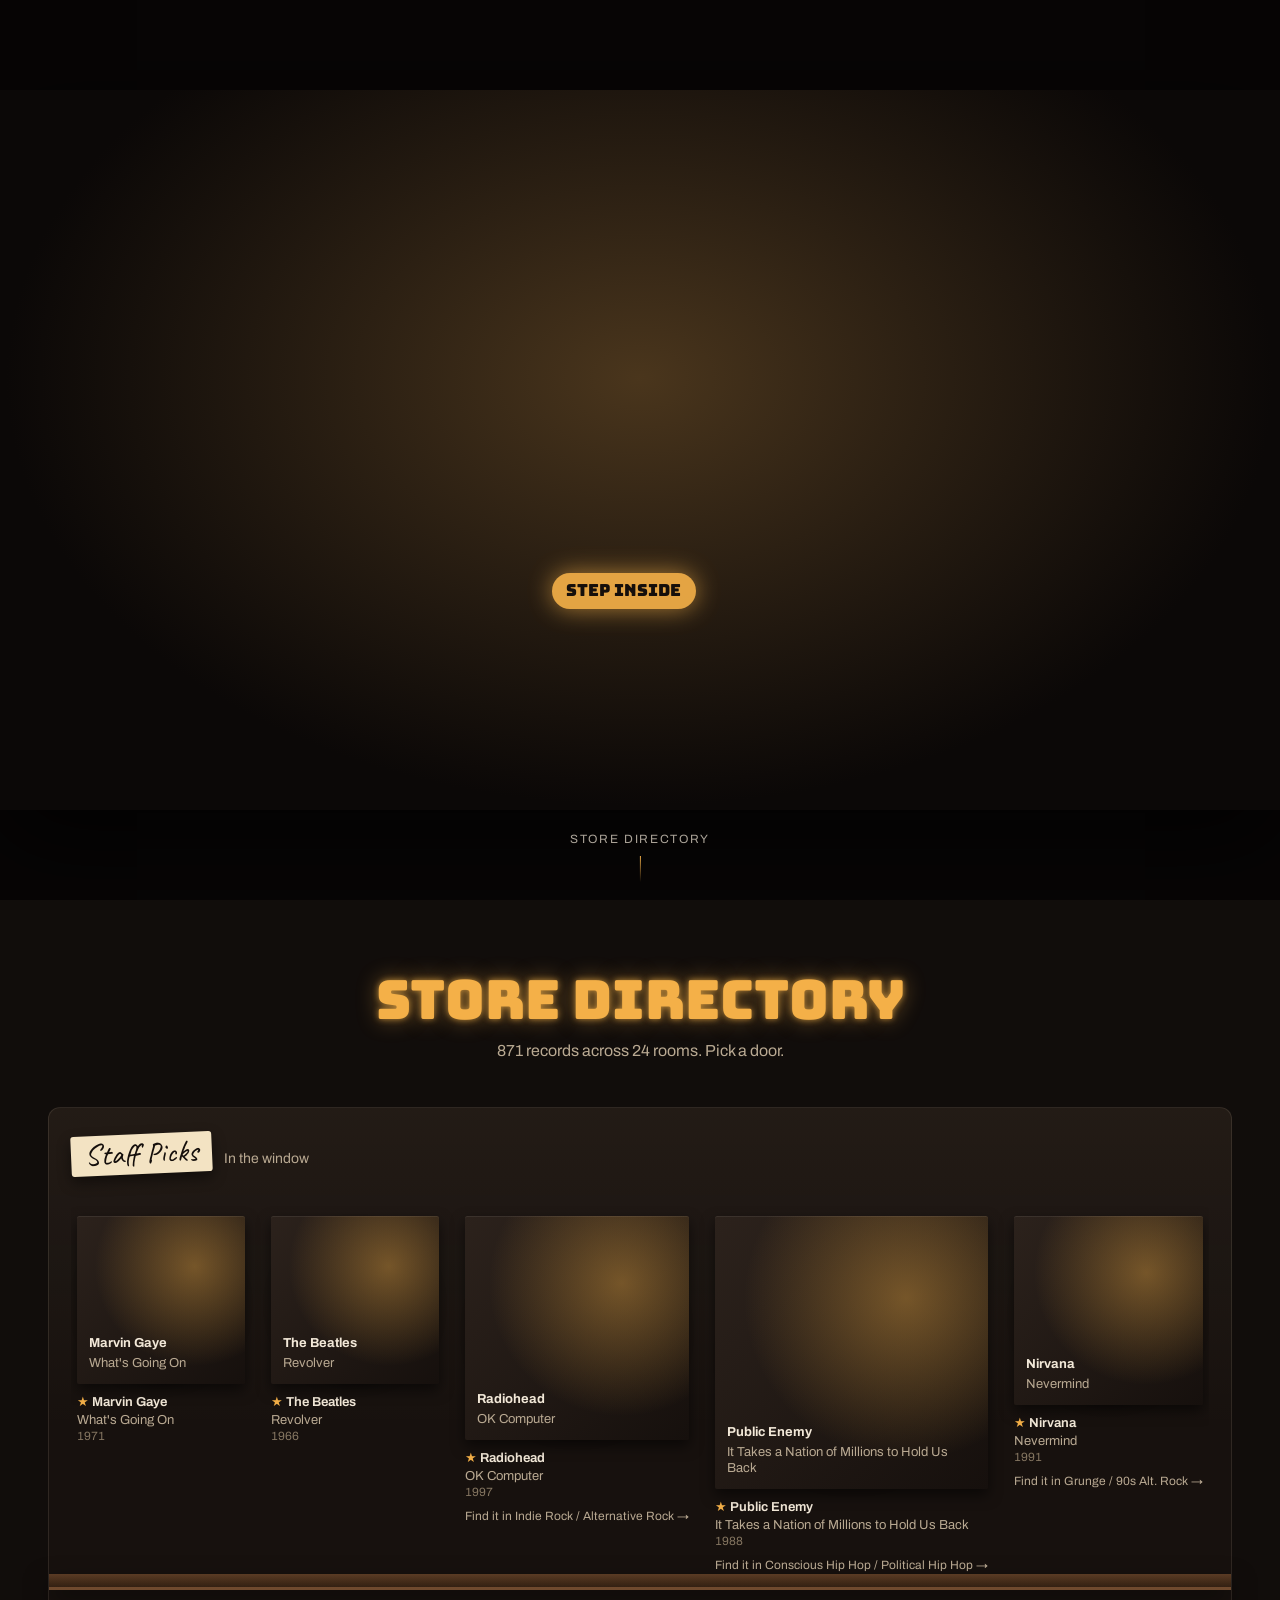
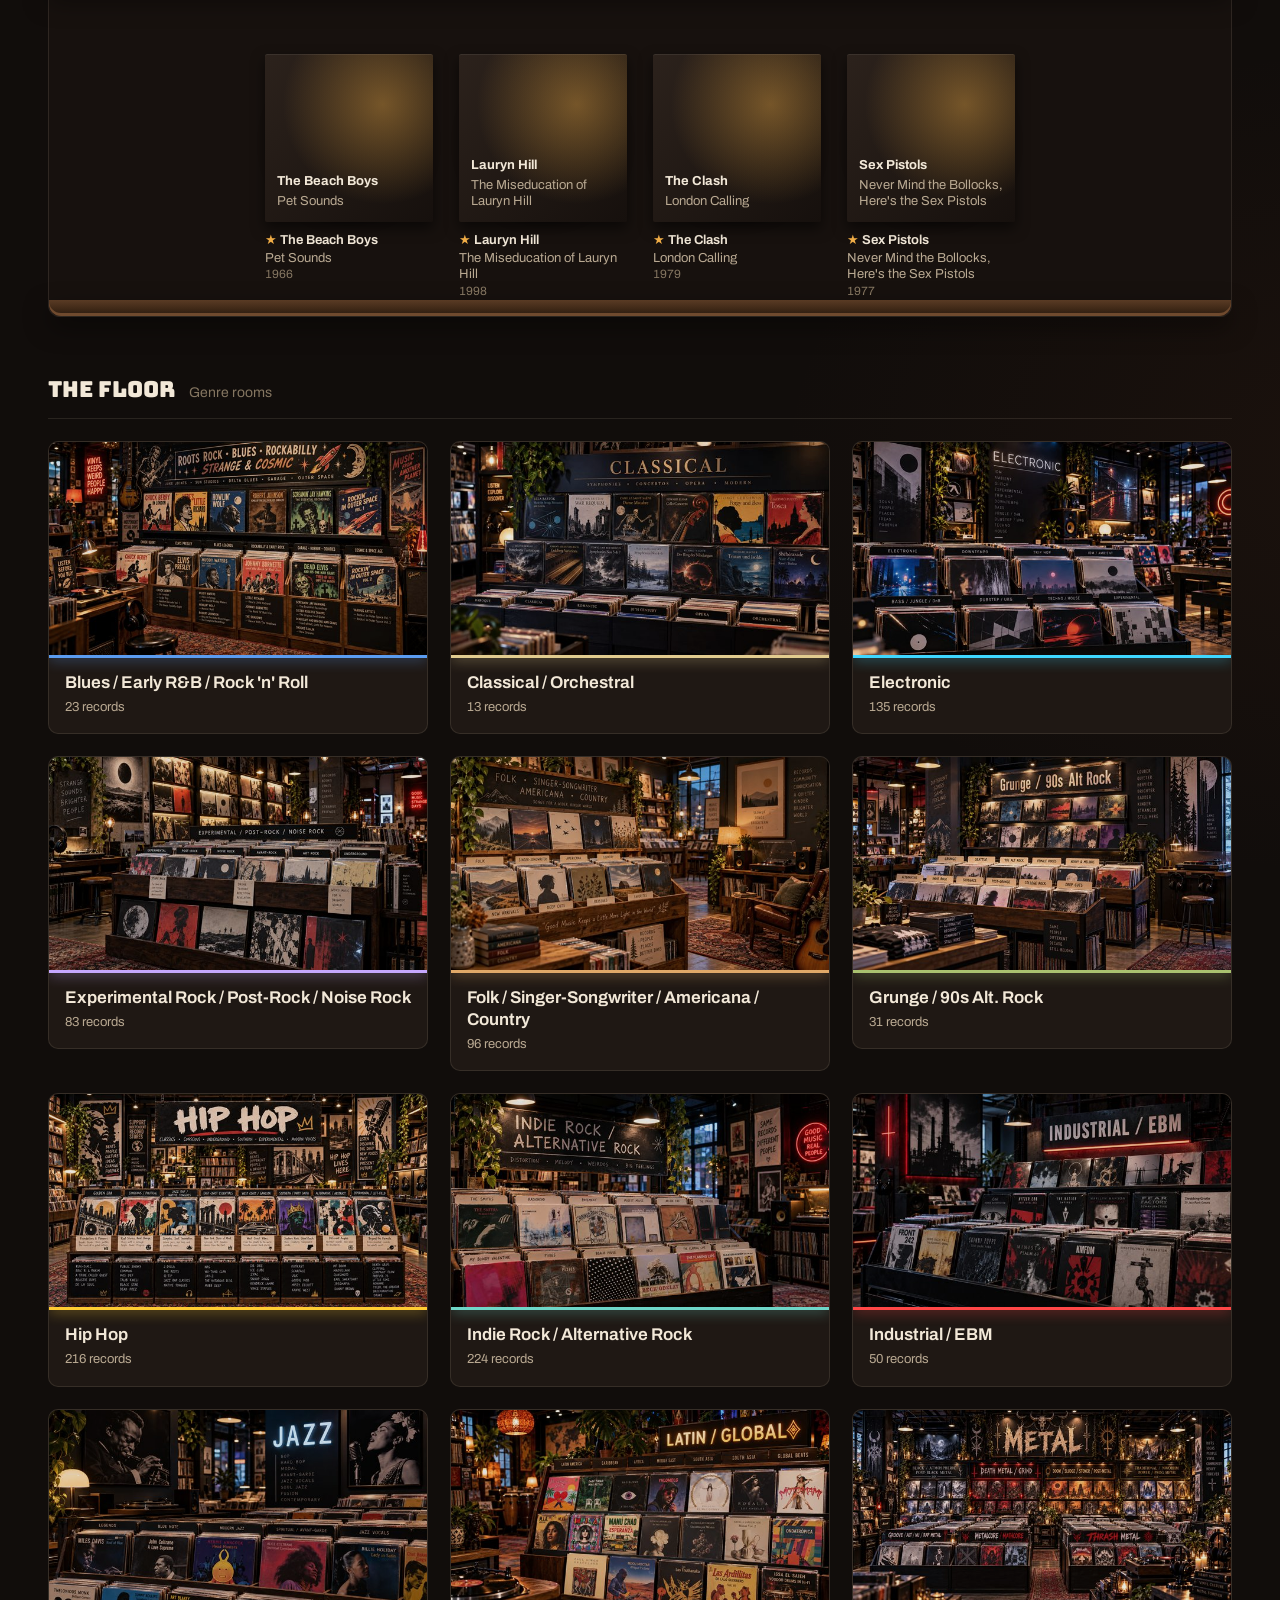
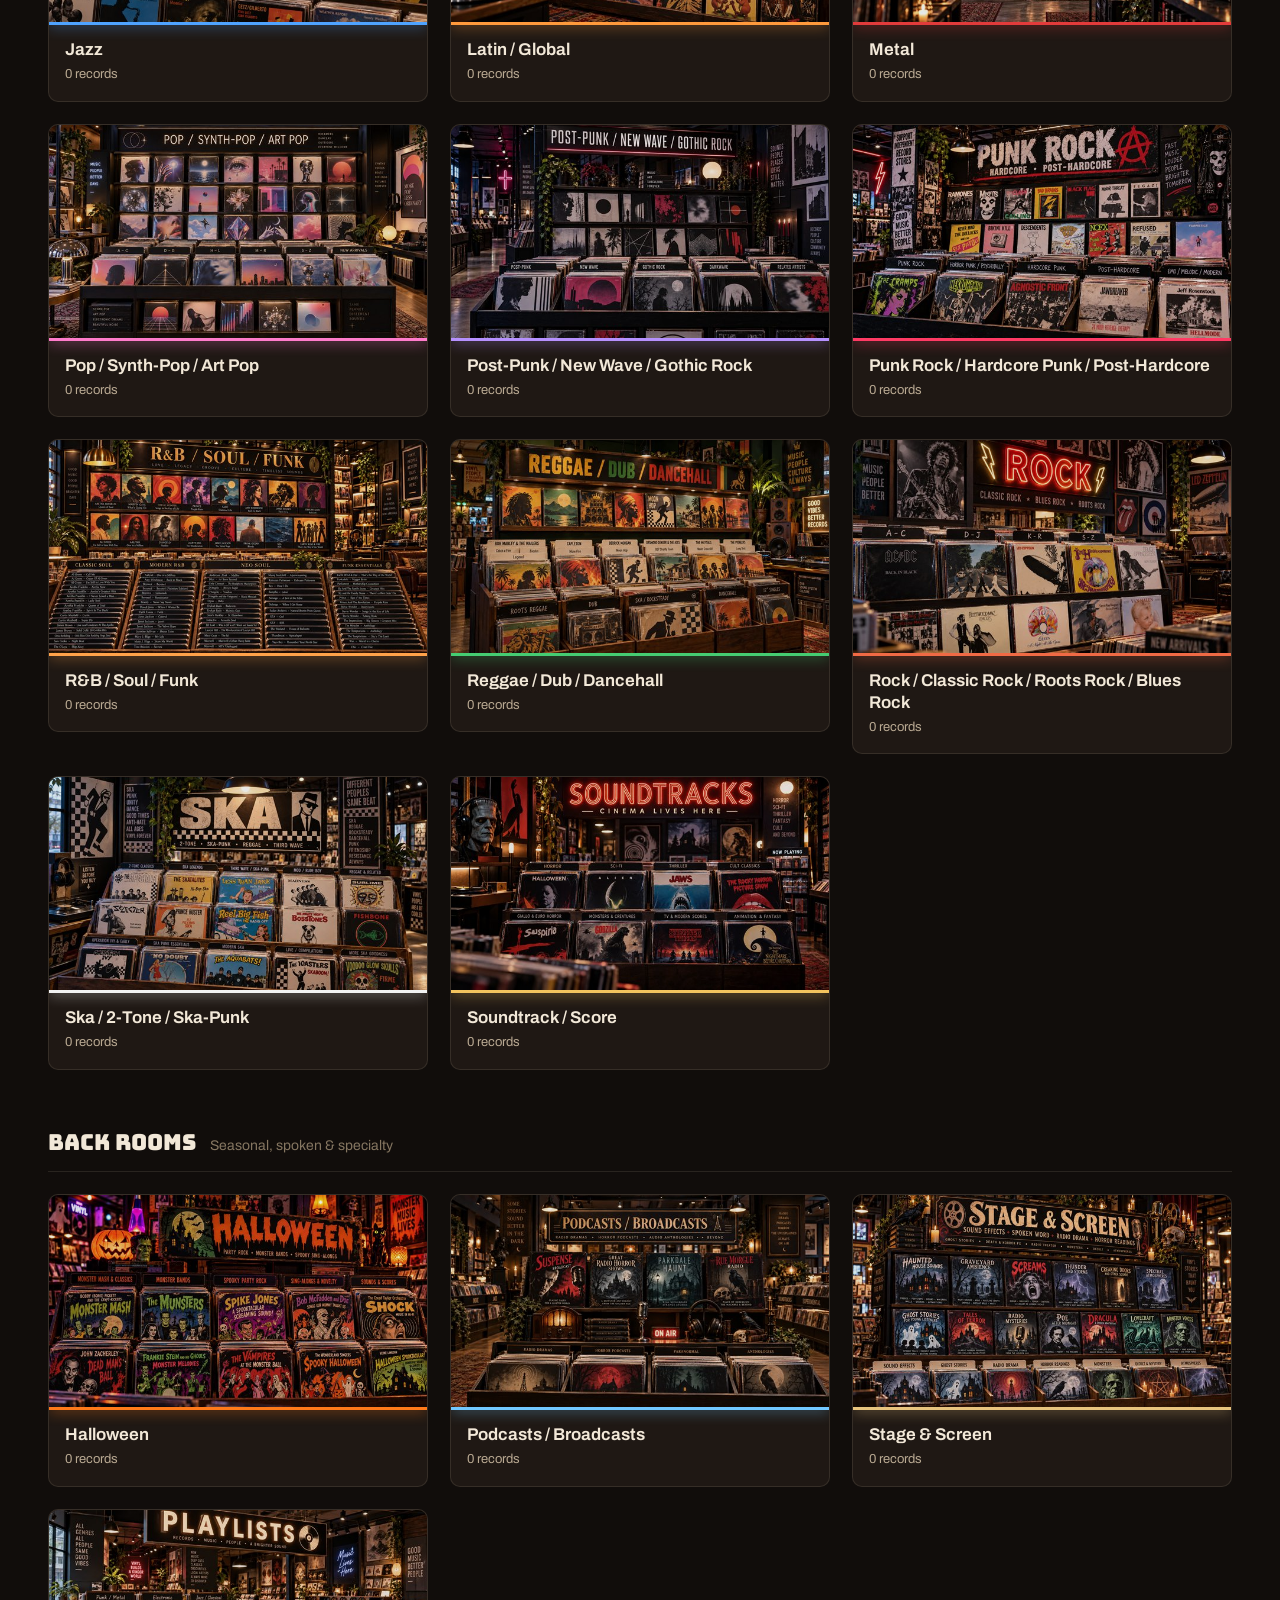
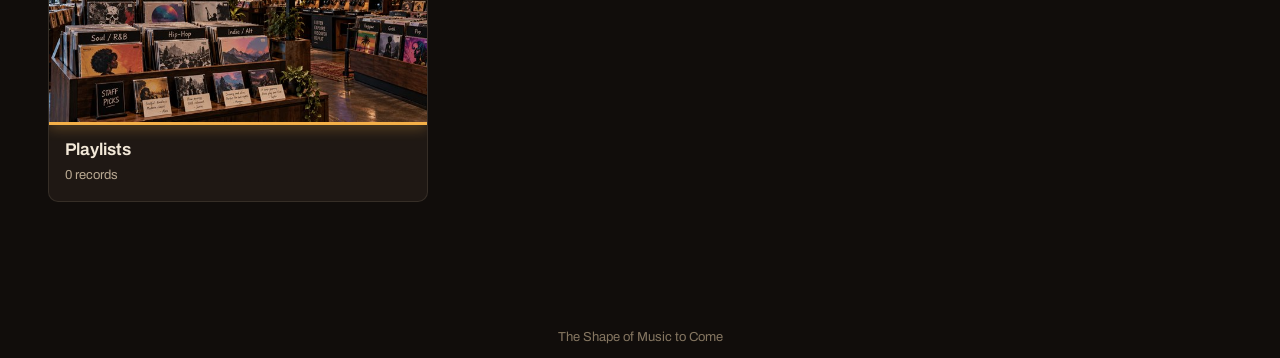
==== index.html @ 0e2c692d "Add files via upload" ====
<!DOCTYPE html>
<html lang="en">
<head>
  <meta charset="UTF-8">
  <meta name="viewport" content="width=device-width, initial-scale=1">
  <title>The Shape of Music to Come</title>
  <meta name="description" content="A record shop and listening hang-out, room by room.">
  <link rel="preconnect" href="https://fonts.googleapis.com">
  <link rel="preconnect" href="https://fonts.gstatic.com" crossorigin>
  <link href="https://fonts.googleapis.com/css2?family=Archivo:wght@400;500;600;700&family=Bungee&family=Caveat:wght@500;600&display=swap" rel="stylesheet">
  <link rel="stylesheet" href="css/shop.css">
  <link rel="preload" as="image" href="images/rooms/storefront.jpg">
</head>
<body data-page="storefront">

  <!-- the street: storefront image; the open doorway is the way in -->
  <section class="street" id="street" aria-label="Storefront">
    <div class="street-blur" aria-hidden="true"></div>
    <h1 class="street-title neon">The Shape of Music to Come</h1>
    <div class="facade">
      <img src="" alt="The Shape of Music to Come, a record shop with its door open at night">
      <a class="door" href="#directory"><span>Step inside</span></a>
    </div>
    <a class="street-hint" href="#directory">Store directory</a>
  </section>

  <main class="directory wrap" id="directory">
    <header class="directory-head">
      <h1 class="neon">Store Directory</h1>
      <p id="directory-stats"></p>
    </header>
    <div id="directory-rooms"></div>
  </main>

  <footer class="site-foot">The Shape of Music to Come</footer>

  <script src="js/shop-map.js"></script>
  <script src="js/cover-library.js"></script>
  <script src="js/staff-picks.js"></script>
  <script src="js/shop.js"></script>
  <script src="js/now-playing.js"></script>
</body>
</html>
---- css/shop.css ----
/* ===========================================================
   THE SHAPE OF MUSIC TO COME — styles
   =========================================================== */

:root {
  --bg: #110d0b;
  --bg-2: #17110e;
  --surface: #1f1814;
  --surface-2: #2a211b;
  --line: rgba(255, 234, 205, 0.10);
  --line-2: rgba(255, 234, 205, 0.18);
  --text: #f2e8d8;
  --muted: #b9a992;
  --faint: #857661;
  --ink: #140e0b;            /* dark text on neon */
  --amber: #f4b048;
  --accent: var(--amber);

  --cover: 168px;            /* standard sleeve size (grows a little to fill rows) */
  --gutter: clamp(16px, 4vw, 48px);
  --maxw: 1480px;

  --font-sign: "Bungee", "Arial Black", system-ui, sans-serif;
  --font-body: "Archivo", system-ui, -apple-system, "Segoe UI", sans-serif;
  --font-hand: "Caveat", "Segoe Print", cursive;

  --ease: cubic-bezier(.2, .8, .25, 1);
}

* { box-sizing: border-box; margin: 0; padding: 0; }
html { scroll-behavior: smooth; -webkit-text-size-adjust: 100%; }
body {
  font-family: var(--font-body);
  font-size: 16px;
  line-height: 1.5;
  color: var(--text);
  background:
    radial-gradient(1100px 520px at 50% -140px, rgba(244, 176, 72, 0.10), transparent 70%),
    radial-gradient(900px 600px at 110% 40%, rgba(120, 60, 30, 0.10), transparent 70%),
    var(--bg);
  min-height: 100vh;
  overflow-x: hidden;
}
body.has-np { padding-bottom: 104px; }
img { display: block; max-width: 100%; }
a { color: inherit; }
button, input { font: inherit; color: inherit; }
:focus-visible { outline: 2px solid var(--accent); outline-offset: 3px; }
.sr-only {
  position: absolute; width: 1px; height: 1px; overflow: hidden;
  clip: rect(0 0 0 0); white-space: nowrap;
}
.wrap { width: 100%; max-width: var(--maxw); margin: 0 auto; padding: 0 var(--gutter); }

/* ---------- top bar ---------- */
.topbar {
  position: sticky; top: 0; z-index: 40;
  display: flex; align-items: center; gap: 16px;
  height: 56px; padding: 0 var(--gutter);
  background: rgba(17, 13, 11, 0.82);
  backdrop-filter: blur(10px) saturate(1.2);
  -webkit-backdrop-filter: blur(10px) saturate(1.2);
  border-bottom: 1px solid var(--line);
}
.brand {
  font-family: var(--font-sign); font-size: 14px; letter-spacing: 0.02em;
  text-decoration: none; color: var(--amber); white-space: nowrap;
  text-shadow: 0 0 12px rgba(244, 176, 72, 0.45);
}
.crumbs {
  flex: 1; min-width: 0;
  display: flex; align-items: center; gap: 8px;
  font-size: 13px; color: var(--muted);
  overflow: hidden; white-space: nowrap;
}
.crumbs a { text-decoration: none; color: var(--muted); }
.crumbs a:hover { color: var(--text); }
.crumbs .sep { color: var(--faint); }
.crumbs [aria-current] { color: var(--text); overflow: hidden; text-overflow: ellipsis; }
.topbar .to-directory {
  font-size: 13px; text-decoration: none; color: var(--text);
  padding: 6px 12px; border: 1px solid var(--line-2); border-radius: 999px;
  white-space: nowrap;
}
.topbar .to-directory:hover { border-color: var(--amber); color: var(--amber); }

/* ---------- storefront ---------- */
.street {
  position: relative; height: 100svh; min-height: 420px;
  display: grid; place-items: center; overflow: hidden;
  background: #070505;
}
.street-blur {
  position: absolute; inset: -40px;
  background-size: cover; background-position: center;
  filter: blur(28px) brightness(0.45) saturate(1.2);
  transform: scale(1.08);
}
.facade {
  position: relative;
  width: min(100vw, calc(100svh * 16 / 9));
  aspect-ratio: 16 / 9;
  transform-origin: 48.5% 57%;
  transition: transform 0.9s cubic-bezier(.6, 0, .3, 1), opacity 0.9s ease;
  box-shadow: 0 30px 90px rgba(0, 0, 0, 0.7);
}
.facade > img { width: 100%; height: 100%; object-fit: cover; }
.facade.entering { transform: scale(3.2); opacity: 0; }
.door {
  position: absolute;
  /* the open doorway in the storefront image, in % of the picture */
  left: 39.5%; top: 29%; width: 18.5%; height: 55%;
  display: grid; place-items: end center; padding-bottom: 7%;
  text-decoration: none; border-radius: 4px;
  transition: background 0.3s, box-shadow 0.3s;
}
.door span {
  font-family: var(--font-sign); font-size: clamp(11px, 1.3vw, 18px);
  color: var(--ink); background: var(--amber);
  padding: 0.35em 0.9em; border-radius: 999px;
  box-shadow: 0 0 24px rgba(244, 176, 72, 0.7);
  opacity: 0.92; transform: translateY(4px);
  transition: opacity 0.3s, transform 0.3s var(--ease);
}
.door:hover, .door:focus-visible {
  background: radial-gradient(ellipse at 50% 60%, rgba(255, 200, 120, 0.22), transparent 70%);
  box-shadow: inset 0 0 60px rgba(255, 190, 110, 0.25);
}
.door:hover span, .door:focus-visible span { opacity: 1; transform: translateY(0); }
.street-title { /* the painted sign says it on wide screens; shown as text on tall ones */
  position: absolute; width: 1px; height: 1px; overflow: hidden; clip: rect(0 0 0 0); white-space: nowrap;
}
@media (max-aspect-ratio: 1/1) {
  .street { display: flex; flex-direction: column; align-items: center; justify-content: center; gap: 22px; }
  .facade { width: auto; height: 62svh; flex: none; }   /* crop the sides, keep the doorway centred */
  .street-title {
    position: relative; width: auto; height: auto; overflow: visible; clip: auto; white-space: normal;
    font-size: clamp(24px, 7.5vw, 40px); text-align: center; padding: 0 20px; max-width: 14ch;
  }
  .door span { font-size: 14px; }
}
.street-hint {
  position: absolute; bottom: 18px; left: 50%; transform: translateX(-50%);
  font-size: 12px; letter-spacing: 0.14em; text-transform: uppercase; color: rgba(242, 232, 216, 0.7);
  text-decoration: none;
}
.street-hint::after {
  content: ""; display: block; width: 1px; height: 26px; margin: 8px auto 0;
  background: linear-gradient(var(--amber), transparent);
  animation: drip 1.8s ease-in-out infinite;
}
@keyframes drip { 0%,100% { transform: scaleY(0.4); transform-origin: top; } 50% { transform: scaleY(1); transform-origin: top; } }

/* ---------- directory ---------- */
.directory { padding-top: 72px; padding-bottom: 40px; }
.directory-head { text-align: center; margin-bottom: 44px; }
.neon {
  font-family: var(--font-sign); font-weight: 400; line-height: 1.05;
  color: var(--accent);
  text-shadow: 0 0 6px color-mix(in srgb, var(--accent) 70%, transparent),
               0 0 22px color-mix(in srgb, var(--accent) 45%, transparent);
}
.directory-head h1 { font-size: clamp(28px, 4.6vw, 54px); }
.directory-head p { color: var(--muted); margin-top: 10px; }
.file-check {
  margin: 0 0 40px; padding: 14px 18px; border-radius: 10px; font-size: 14px;
  border: 1px dashed #ff8a6a; background: rgba(255, 110, 80, 0.08); color: var(--text);
}
.file-check ul { margin: 6px 0 8px 20px; }
.file-check code { font-family: ui-monospace, Menlo, Consolas, monospace; color: #ffb49c; }
.file-check p { color: var(--muted); }
.block .file-check { margin-top: 40px; }
.wing { margin-bottom: 56px; }
.wing-head {
  display: flex; align-items: baseline; gap: 14px; flex-wrap: wrap;
  padding-bottom: 12px; margin-bottom: 22px; border-bottom: 1px solid var(--line);
}
.wing-head h2 { font-family: var(--font-sign); font-weight: 400; font-size: 22px; color: var(--text); }
.wing-head span { color: var(--faint); font-size: 14px; }
.rooms {
  display: grid; gap: 22px; align-items: start;
  grid-template-columns: repeat(auto-fill, minmax(min(100%, 300px), 1fr));
}
.room-card {
  position: relative; border-radius: 10px; overflow: hidden;
  background: var(--surface); border: 1px solid var(--line);
  transition: transform 0.3s var(--ease), border-color 0.3s, box-shadow 0.3s;
}
.room-card:hover, .room-card:focus-within {
  transform: translateY(-4px);
  border-color: color-mix(in srgb, var(--accent) 60%, transparent);
  box-shadow: 0 18px 40px rgba(0, 0, 0, 0.5), 0 0 0 1px color-mix(in srgb, var(--accent) 25%, transparent);
}
.room-card .shot { aspect-ratio: 16 / 9; background: var(--surface-2); overflow: hidden; }
.room-card .shot img { width: 100%; height: 100%; object-fit: cover; transition: transform 0.6s var(--ease), filter 0.4s; filter: saturate(0.92) brightness(0.92); }
.room-card:hover .shot img { transform: scale(1.04); filter: none; }
.room-card .body { padding: 14px 16px 16px; }
.room-card h3 { font-size: 17px; font-weight: 650; line-height: 1.3; }
.room-card h3 a { text-decoration: none; }
.room-card h3 a::after { content: ""; position: absolute; inset: 0; z-index: 1; } /* whole card clickable */
.room-card h3 a:focus-visible { outline: none; }
.room-card:focus-within { outline: 2px solid var(--accent); outline-offset: 2px; }
.room-card .count { font-size: 13px; color: var(--muted); margin-top: 4px; }
.room-card .accent-bar { height: 3px; background: var(--accent); box-shadow: 0 0 14px var(--accent); }

.pill-link {
  display: inline-block; font-size: 13px; text-decoration: none; color: var(--text);
  padding: 7px 14px; border-radius: 999px; border: 1px solid var(--line-2);
}
.pill-link:hover { border-color: var(--accent); color: var(--accent); }

/* ---------- room scene ---------- */
.scene {
  position: relative; overflow: hidden; background: #070505;
  height: min(calc(100vw * 9 / 16), 74svh);
  display: grid; place-items: center;
}
.scene .street-blur { filter: blur(26px) brightness(0.4) saturate(1.15); }
.scene-img {
  position: relative; height: 100%; aspect-ratio: 16 / 9;
  box-shadow: 0 20px 70px rgba(0, 0, 0, 0.65);
}
.scene-img img { width: 100%; height: 100%; object-fit: cover; }
.scene::after {
  content: ""; position: absolute; inset: auto 0 0 0; height: 32%;
  background: linear-gradient(transparent, var(--bg));
  pointer-events: none;
}
.no-img { background: radial-gradient(ellipse at 50% 40%, color-mix(in srgb, var(--accent) 22%, #1a1310), #0b0807 70%) !important; }
.no-img img { visibility: hidden; }

.plaque { position: relative; z-index: 2; margin-top: -54px; text-align: center; padding: 0 var(--gutter); }
.plaque .parent-path { font-size: 13px; letter-spacing: 0.12em; text-transform: uppercase; color: var(--muted); margin-bottom: 8px; }
.plaque .parent-path a { text-decoration: none; color: var(--muted); }
.plaque .parent-path a:hover { color: var(--text); }
.plaque h1 { font-size: clamp(26px, 4.2vw, 50px); max-width: 22ch; margin: 0 auto; text-wrap: balance; }
.plaque .stats { color: var(--muted); font-size: 14px; margin-top: 12px; }
.plaque .blurb { color: var(--muted); margin: 10px auto 0; max-width: 60ch; }

/* ---------- section scaffolding ---------- */
.block { margin-top: 64px; }
.block-head { display: flex; align-items: baseline; gap: 12px; flex-wrap: wrap; margin-bottom: 20px; }
.block-head h2 { font-family: var(--font-sign); font-weight: 400; font-size: 20px; }
.block-head .sub { color: var(--faint); font-size: 14px; }

/* sub-room doorways */
.doorways {
  display: grid; gap: 18px; align-items: start;
  grid-template-columns: repeat(auto-fill, minmax(min(100%, 260px), 1fr));
}
.doorways .room-card h3 { font-size: 15px; }

/* crate banner (a room's own bins) */
.crate-banner {
  aspect-ratio: 32 / 9; border-radius: 10px; overflow: hidden; margin-bottom: 26px;
  border: 1px solid var(--line); background: var(--surface-2);
}
.crate-banner img { width: 100%; height: 100%; object-fit: cover; object-position: center 62%; }

/* ---------- staff picks ---------- */
.picks {
  position: relative; padding: 26px 22px 0; border-radius: 12px;
  background:
    linear-gradient(180deg, rgba(255, 220, 170, 0.05), transparent 40%),
    var(--bg-2);
  border: 1px solid var(--line);
}
.picks .block-head { margin-bottom: 8px; }
.picks .tag {
  font-family: var(--font-hand); font-size: 30px; line-height: 1; color: var(--ink);
  background: #f3e3c3; padding: 4px 14px 6px; border-radius: 3px;
  transform: rotate(-2.5deg); box-shadow: 0 6px 14px rgba(0, 0, 0, 0.45);
}
.shelf {
  display: flex; gap: 26px; overflow-x: auto; overscroll-behavior-x: contain;
  padding: 34px 6px 0; scroll-snap-type: x proximity;
}
.shelf .pick { flex: 0 0 var(--cover); scroll-snap-align: start; }
.plank {
  height: 16px; margin: 0 -22px; border-radius: 0 0 12px 12px;
  background: linear-gradient(#5a3b24, #3d2716 60%, #2a1b10);
  box-shadow: 0 -3px 0 #6f4a2e inset, 0 10px 24px rgba(0, 0, 0, 0.5);
}
.talker {
  margin-top: 10px; font-family: var(--font-hand); font-size: 19px; line-height: 1.15;
  color: #2a1d12; background: #f3e3c3; padding: 8px 10px 10px; border-radius: 2px;
  transform: rotate(-1.2deg); box-shadow: 0 5px 10px rgba(0, 0, 0, 0.4);
}
.pick:nth-child(even) .talker { transform: rotate(1.3deg); }

/* the window display on the Store Directory */
.window-picks { margin: 0 0 56px; }
.window-picks .block-head .sub { color: var(--muted); font-size: 14px; }
.window-picks .plank { margin-bottom: 30px; border-radius: 0; }
.window-picks .plank:last-child { margin-bottom: 0; border-radius: 0 0 12px 12px; }
.shelf.centered > :first-child { margin-left: auto; }
.shelf.centered > :last-child { margin-right: auto; }
.window-room {
  display: block; margin-top: 8px; font-size: 12px; line-height: 1.3; text-decoration: none;
  color: var(--muted); overflow: hidden; text-overflow: ellipsis; white-space: nowrap;
}
.window-room:hover { color: var(--text); }
@media (max-width: 720px) {   /* phones: show every window pick, two across, instead of a sideways scroll */
  .window-picks .shelf.centered { flex-wrap: wrap; overflow: visible; justify-content: center; gap: 24px 18px; }
  .window-picks .shelf.centered > * { margin-left: 0; margin-right: 0; }
}

/* ---------- crate controls ---------- */
.crate-head {
  position: sticky; top: 56px; z-index: 20;
  display: flex; flex-wrap: wrap; align-items: center; gap: 10px 16px;
  padding: 12px 0; margin-bottom: 18px;
  background: linear-gradient(var(--bg) 70%, rgba(17, 13, 11, 0));
}
.crate-head h2 { font-family: var(--font-sign); font-weight: 400; font-size: 20px; margin-right: auto; }
.crate-head h2 small { font-family: var(--font-body); font-size: 14px; color: var(--faint); margin-left: 8px; }
.seg {
  display: inline-flex; border: 1px solid var(--line-2); border-radius: 999px; padding: 3px;
  background: rgba(255, 255, 255, 0.02);
}
.seg button {
  border: 0; background: transparent; cursor: pointer;
  font-size: 13px; padding: 6px 12px; border-radius: 999px; color: var(--muted);
  transition: background .2s, color .2s;
}
.seg button:hover { color: var(--text); }
.seg button[aria-pressed="true"] { background: var(--accent); color: var(--ink); font-weight: 600; }
.dir-btn {
  border: 1px solid var(--line-2); background: transparent; cursor: pointer;
  font-size: 13px; padding: 7px 12px; border-radius: 999px; color: var(--muted);
}
.dir-btn:hover { color: var(--text); border-color: var(--accent); }
.dir-btn[hidden] { display: none; }
.dig {
  width: 210px; max-width: 100%;
  font-size: 13px; padding: 8px 14px; border-radius: 999px;
  border: 1px solid var(--line-2); background: rgba(255, 255, 255, 0.03);
}
.dig::placeholder { color: var(--faint); }
.dig:focus { outline: none; border-color: var(--accent); }

/* ---------- the crate (record grid) ---------- */
.crate {
  display: grid; gap: 46px 22px; align-items: start;
  grid-template-columns: repeat(auto-fill, minmax(var(--cover), 1fr));
  padding-top: 30px;
}
/* divider card: tab standing up behind the first record of each letter / decade */
.tab {
  position: absolute; z-index: 0; left: -4px; top: -27px;
  min-width: 40px; padding: 6px 10px 12px; border-radius: 7px 7px 0 0;
  font-family: var(--font-sign); font-size: 14px; line-height: 1; text-align: center;
  color: var(--ink); background: var(--accent);
  box-shadow: 0 0 16px color-mix(in srgb, var(--accent) 35%, transparent);
  white-space: nowrap;
}
.tab.decade { font-family: var(--font-body); font-weight: 700; font-size: 14px; letter-spacing: 0.02em; }
.empty {
  grid-column: 1 / -1; text-align: center; color: var(--muted);
  padding: 50px 20px; border: 1px dashed var(--line-2); border-radius: 12px;
}
.empty strong { display: block; font-family: var(--font-hand); font-size: 30px; color: var(--text); font-weight: 400; }

/* ---------- a record ---------- */
.record {
  position: relative; display: block; z-index: 0;
  text-decoration: none; color: inherit; outline: none;
  -webkit-tap-highlight-color: transparent;
}
.record:hover, .record:focus-visible { z-index: 5; }
.sleeve {
  position: relative; aspect-ratio: 1 / 1;
  transition: transform 0.32s var(--ease);
}
.cover, .cover-fallback {
  position: absolute; inset: 0; z-index: 2;
  width: 100%; height: 100%; object-fit: cover;
  border-radius: 2px; background: var(--surface-2);
  box-shadow: 0 1px 0 rgba(255, 255, 255, 0.07) inset, 0 6px 14px rgba(0, 0, 0, 0.55);
  transition: box-shadow 0.32s var(--ease);
}
.cover-fallback {
  display: flex; flex-direction: column; justify-content: flex-end; gap: 4px;
  padding: 12px; font-size: 13px; line-height: 1.25;
  background:
    radial-gradient(circle at 70% 30%, color-mix(in srgb, var(--accent) 40%, transparent), transparent 60%),
    linear-gradient(135deg, #2c221c, #16100d);
}
.cover-fallback b { font-weight: 700; display: -webkit-box; -webkit-line-clamp: 3; -webkit-box-orient: vertical; overflow: hidden; }
.cover-fallback i { font-style: normal; color: var(--muted); display: -webkit-box; -webkit-line-clamp: 3; -webkit-box-orient: vertical; overflow: hidden; }

/* the vinyl hiding in the sleeve */
.disc {
  position: absolute; z-index: 1; left: 5%; top: 5%; width: 90%; aspect-ratio: 1;
  border-radius: 50%;
  box-shadow: 0 0 0 1px rgba(255, 255, 255, 0.05), 0 6px 14px rgba(0, 0, 0, 0.6);
  transition: transform 0.45s var(--ease) 0.04s;
}
.disc i {
  position: absolute; inset: 0; border-radius: 50%;
  background:
    radial-gradient(circle, #0a0a0a 0 2.6%, var(--accent) 3% 16.5%, #0c0c0c 17% 18.5%, transparent 19%),
    radial-gradient(circle, transparent 0 96%, #3a3430 97.5%, #1a1714 100%),
    repeating-radial-gradient(circle, #232020 0 1px, #121010 1px 3px);
}
.disc i::after { /* label mark so the spin reads */
  content: ""; position: absolute; left: 50%; top: 36.5%; width: 7%; height: 2.4%;
  transform: translateX(-50%); border-radius: 2px; background: rgba(20, 14, 11, 0.55);
}
.disc::after { /* fixed sheen: light doesn't rotate with the record */
  content: ""; position: absolute; inset: 0; border-radius: 50%; pointer-events: none;
  background: conic-gradient(from 30deg, transparent 0 8%, rgba(255, 255, 255, 0.11) 13%, transparent 19% 55%, rgba(255, 255, 255, 0.07) 61%, transparent 67%);
}

/* pull the record: sleeve lifts (as on Melodic Mosaic), vinyl slides up out of it */
.record:hover .sleeve, .record:focus-visible .sleeve { transform: translateY(-20px); }
.record:hover .disc, .record:focus-visible .disc {
  transform: translateY(-50%);
  box-shadow: 0 0 0 1px rgba(255, 255, 255, 0.08), 0 -6px 22px color-mix(in srgb, var(--accent) 22%, transparent);
}
.record:hover .cover, .record:focus-visible .cover,
.record:hover .cover-fallback, .record:focus-visible .cover-fallback {
  box-shadow: 0 24px 32px rgba(0, 0, 0, 0.6), 0 0 0 1px color-mix(in srgb, var(--accent) 55%, transparent);
}

.play {
  position: absolute; z-index: 3; left: 50%; top: 50%;
  width: 52px; height: 52px; margin: -26px 0 0 -26px; border-radius: 50%;
  display: grid; place-items: center;
  background: var(--accent); color: var(--ink);
  box-shadow: 0 6px 18px rgba(0, 0, 0, 0.55), 0 0 22px color-mix(in srgb, var(--accent) 55%, transparent);
  opacity: 0; transform: scale(0.8);
  transition: opacity 0.22s, transform 0.28s var(--ease);
}
.play svg { width: 20px; height: 20px; margin-left: 3px; }
.record:hover .play, .record:focus-visible .play { opacity: 1; transform: scale(1); }
.record.no-link { cursor: default; }
.record.no-link .play {
  width: auto; height: auto; margin: 0; transform: translate(-50%, -50%) scale(0.9);
  padding: 6px 11px; border-radius: 999px; font-size: 12px; font-weight: 600; white-space: nowrap;
  background: rgba(20, 14, 11, 0.85); color: var(--muted); box-shadow: none;
  border: 1px solid var(--line-2);
}
.record.no-link:hover .play, .record.no-link:focus-visible .play { transform: translate(-50%, -50%) scale(1); }

.badge {
  position: absolute; z-index: 3; top: 7px; left: 7px;
  font-size: 10.5px; font-weight: 700; letter-spacing: 0.06em;
  padding: 2px 7px; border-radius: 4px;
  background: rgba(15, 11, 9, 0.85); color: var(--accent);
  border: 1px solid color-mix(in srgb, var(--accent) 50%, transparent);
}
.meta { margin-top: 10px; display: grid; gap: 1px; font-size: 13px; line-height: 1.3; }
.meta .a { font-weight: 650; display: -webkit-box; -webkit-line-clamp: 2; -webkit-box-orient: vertical; overflow: hidden; }
.meta .t { color: var(--muted); display: -webkit-box; -webkit-line-clamp: 2; -webkit-box-orient: vertical; overflow: hidden; }
.meta .y { color: var(--faint); font-size: 12px; font-variant-numeric: tabular-nums; }
.pick .meta .a::before { content: "\2605  "; color: var(--accent); }

/* ---------- walk between rooms ---------- */
.walk {
  display: grid; grid-template-columns: 1fr 1fr; gap: 16px;
  margin: 80px 0 30px; padding-top: 24px; border-top: 1px solid var(--line);
}
.walk a {
  display: block; text-decoration: none; padding: 14px 16px; border-radius: 10px;
  border: 1px solid var(--line); background: var(--surface);
  transition: border-color .2s, transform .25s var(--ease);
}
.walk a:hover { border-color: var(--line-2); transform: translateY(-2px); }
.walk small { display: block; font-size: 12px; color: var(--faint); letter-spacing: 0.08em; text-transform: uppercase; }
.walk span { font-weight: 600; }
.walk .next { text-align: right; grid-column: 2; }

.site-foot { text-align: center; color: var(--faint); font-size: 13px; padding: 30px var(--gutter) 10px; }

/* ---------- Currently Playing ---------- */
.np {
  position: fixed; z-index: 60; right: 16px; bottom: 16px;
  display: flex; align-items: center; gap: 4px;
  max-width: min(440px, calc(100vw - 32px));
  padding: 8px; border-radius: 16px;
  background: rgba(24, 18, 15, 0.9);
  backdrop-filter: blur(12px) saturate(1.3); -webkit-backdrop-filter: blur(12px) saturate(1.3);
  border: 1px solid var(--line-2);
  box-shadow: 0 16px 40px rgba(0, 0, 0, 0.55);
  transition: opacity .3s, transform .3s var(--ease);
}
.np[hidden] { display: none; }
.np-link { display: flex; align-items: center; gap: 12px; min-width: 0; text-decoration: none; padding-right: 6px; }
.np-art { position: relative; flex: 0 0 60px; height: 60px; }
.np-art img, .np-art .np-blank {
  position: absolute; inset: 0; z-index: 2; width: 60px; height: 60px; object-fit: cover; border-radius: 4px;
  background: var(--surface-2); box-shadow: 0 3px 8px rgba(0, 0, 0, 0.5);
}
.np-art .np-blank { display: grid; place-items: center; color: var(--faint); font-size: 22px; }
.np-art [hidden] { display: none !important; }
.np-art .np-vinyl {
  position: absolute; z-index: 1; top: 3px; left: 3px; width: 54px; height: 54px; border-radius: 50%;
  background:
    radial-gradient(circle, #0a0a0a 0 4%, var(--amber) 4.5% 19%, #0c0c0c 19.5% 21%, transparent 21.5%),
    repeating-radial-gradient(circle, #171717 0 1px, #0b0b0b 1px 3px);
  transition: transform .5s var(--ease);
}
.np.live .np-art .np-vinyl { transform: translateX(22px); animation: spin 2.2s linear infinite; }
.np.live .np-art { margin-right: 22px; }
@keyframes spin { from { rotate: 0deg; } to { rotate: 360deg; } }
.np-text { display: grid; min-width: 0; line-height: 1.3; }
.np-label {
  font-size: 10.5px; font-weight: 700; letter-spacing: 0.14em; text-transform: uppercase; color: var(--faint);
  display: flex; align-items: center; gap: 6px;
}
.np.live .np-label { color: var(--amber); }
.np.live .np-label::before {
  content: ""; width: 7px; height: 7px; border-radius: 50%; background: #ff5b4a;
  box-shadow: 0 0 8px #ff5b4a; animation: blink 1.6s ease-in-out infinite;
}
@keyframes blink { 50% { opacity: 0.35; } }
.np-track { font-weight: 650; font-size: 14px; white-space: nowrap; overflow: hidden; text-overflow: ellipsis; }
.np-sub { font-size: 12.5px; color: var(--muted); white-space: nowrap; overflow: hidden; text-overflow: ellipsis; }
.np-toggle {
  flex: 0 0 auto; align-self: flex-start;
  width: 26px; height: 26px; border-radius: 50%; border: 0; cursor: pointer;
  background: transparent; color: var(--faint); font-size: 16px; line-height: 1;
}
.np-toggle:hover { color: var(--text); background: rgba(255, 255, 255, 0.06); }
.np.collapsed { padding: 6px; border-radius: 50%; }
.np.collapsed .np-text, .np.collapsed .np-toggle { display: none; }
.np.collapsed .np-link { padding: 0; }
.np.collapsed .np-art { flex-basis: 48px; height: 48px; margin: 0; }
.np.collapsed .np-art img, .np.collapsed .np-art .np-blank { display: none; }
.np.collapsed .np-art .np-vinyl { top: 0; left: 0; width: 48px; height: 48px; transform: none; }
.np-open { display: none; }
.np.collapsed .np-open {
  display: block; position: absolute; z-index: 5; inset: 0; border-radius: 50%; border: 0; cursor: pointer; background: transparent;
}

/* ---------- small screens ---------- */
@media (max-width: 720px) {
  :root { --cover: 138px; }
  .topbar { gap: 10px; }
  .brand { font-size: 12px; }
  .crumbs { display: none; }
  .crate { gap: 40px 14px; }
  .crate-head { top: 56px; }
  .crate-head h2 { width: 100%; }
  .dig { width: 100%; }
  .walk { grid-template-columns: 1fr; }
  .walk .next { grid-column: 1; }
  .plaque { margin-top: -30px; }
  .np { left: 12px; right: 12px; bottom: 12px; max-width: none; }
  .np.collapsed { left: auto; }
}

@media (hover: none) {
  /* touch: no hover to reveal, so keep the play mark visible but small */
  .play { opacity: 0.9; transform: scale(0.7); left: auto; top: auto; right: 8px; bottom: 8px; margin: 0; width: 40px; height: 40px; }
  .record.no-link .play { display: none; }
}

@media (prefers-reduced-motion: no-preference) {
  .record:hover .disc i, .record:focus-visible .disc i { animation: spin 1.8s linear infinite; }
}
@media (prefers-reduced-motion: reduce) {
  *, *::before, *::after { transition-duration: 0.01ms !important; animation: none !important; }
  html { scroll-behavior: auto; }
}
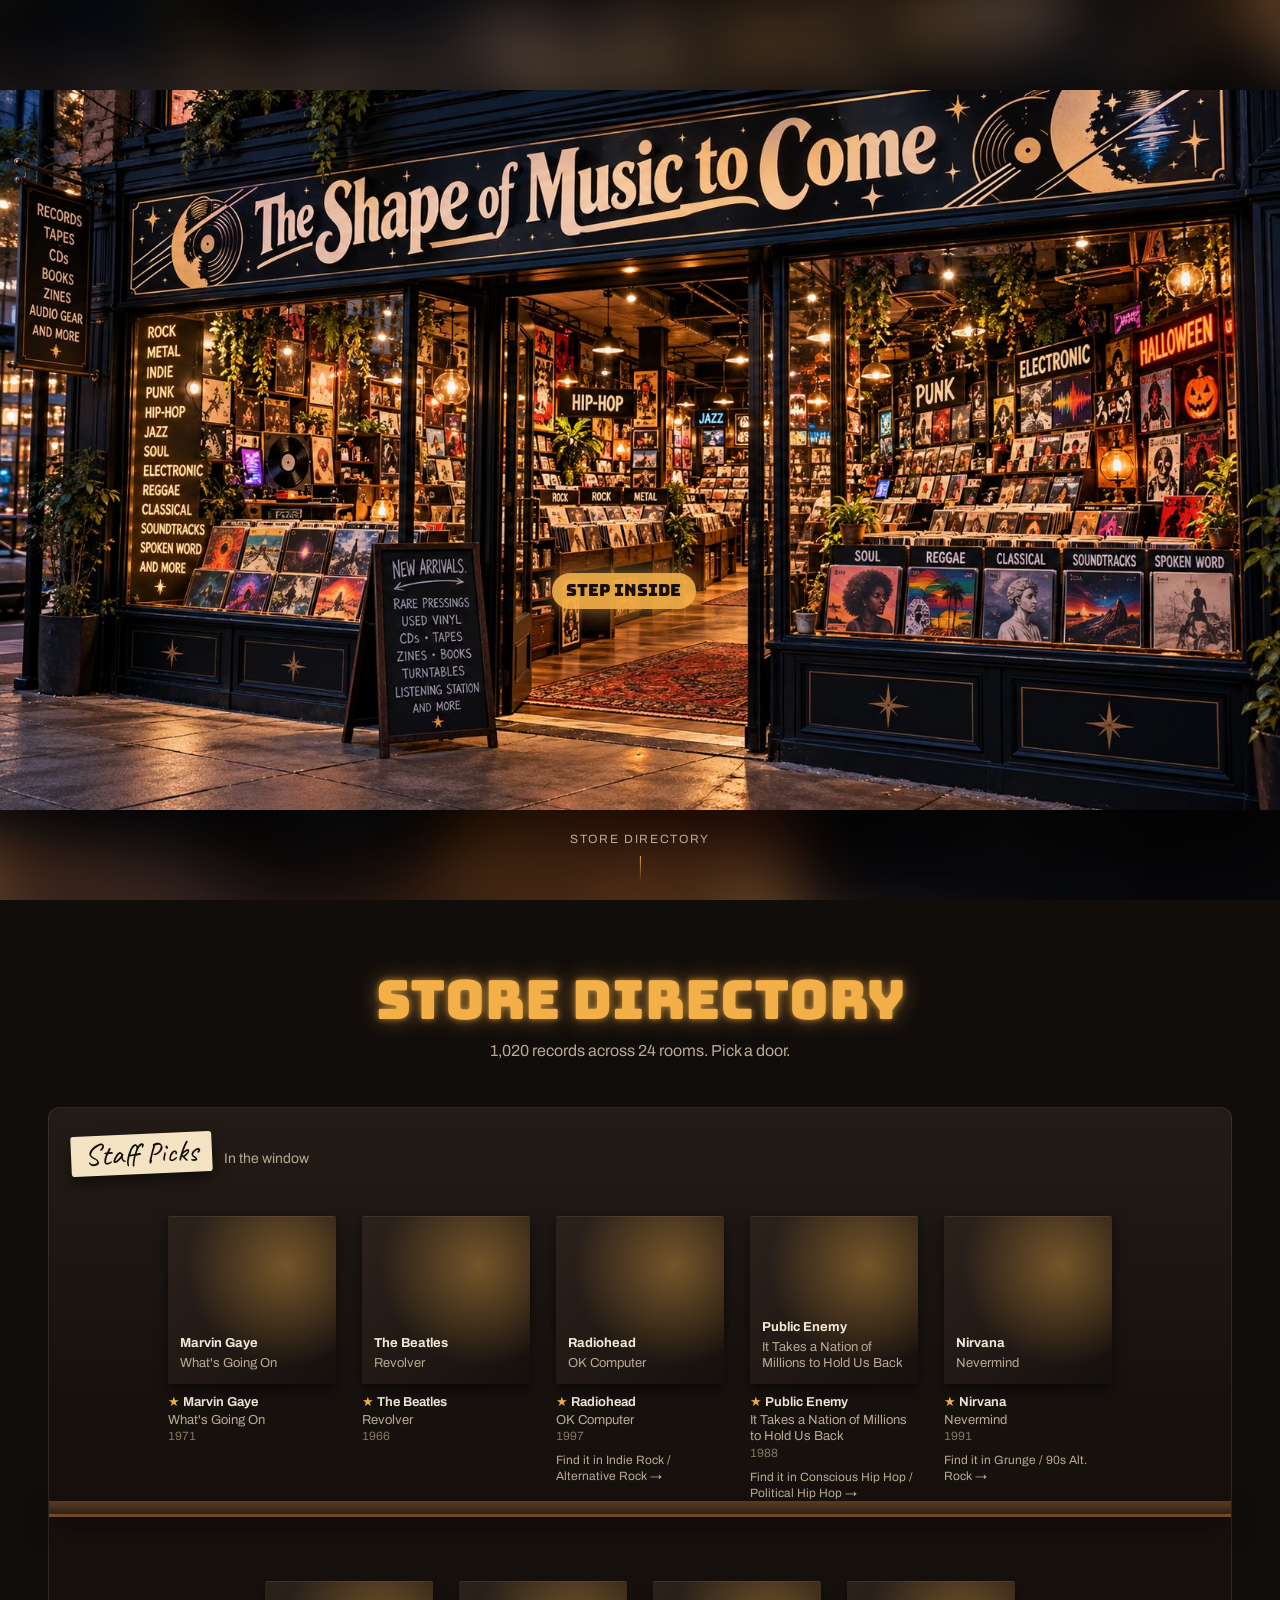
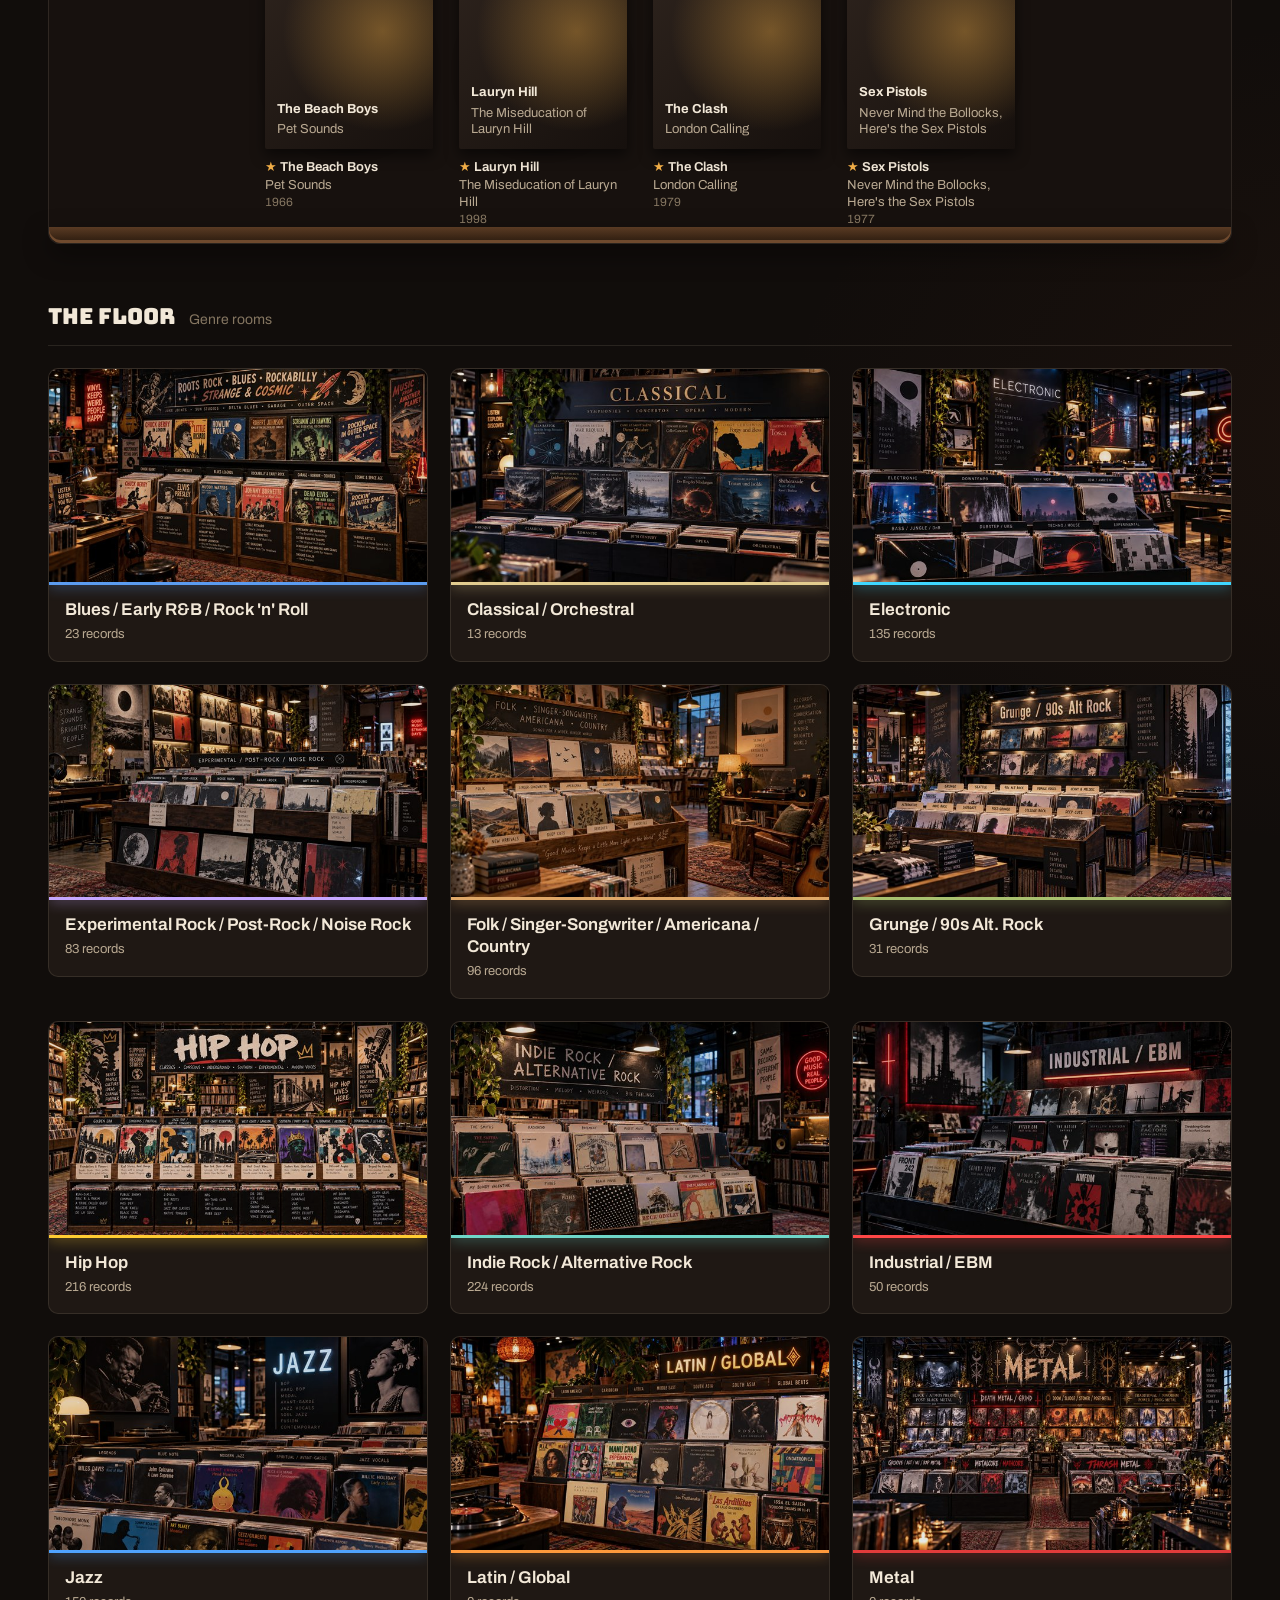
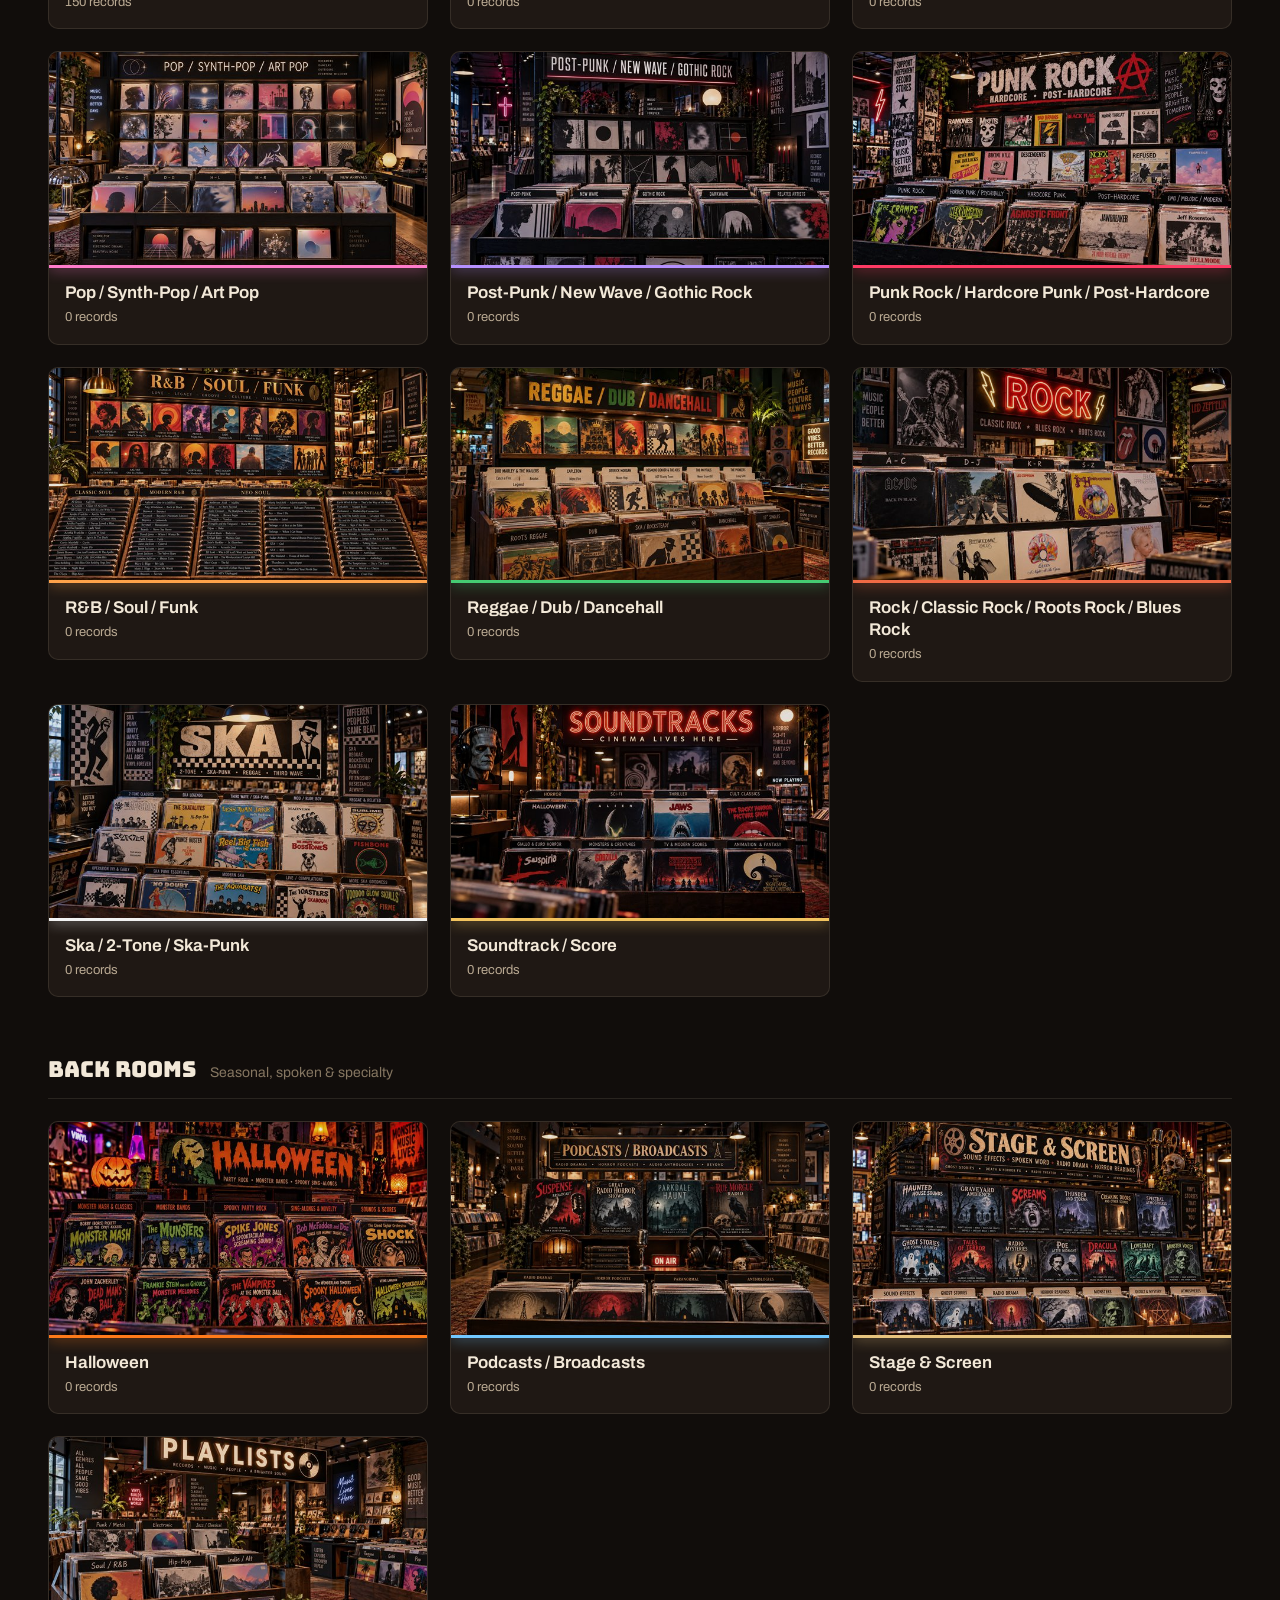
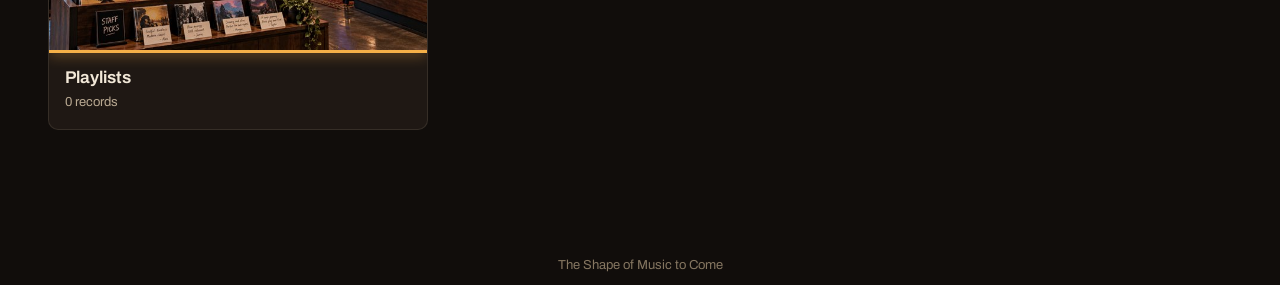
==== commit fc4cbce3: "Add files via upload" ====
--- a/index.html
+++ b/index.html
@@ -8,7 +8,7 @@
   <link rel="preconnect" href="https://fonts.googleapis.com">
   <link rel="preconnect" href="https://fonts.gstatic.com" crossorigin>
   <link href="https://fonts.googleapis.com/css2?family=Archivo:wght@400;500;600;700&family=Bungee&family=Caveat:wght@500;600&display=swap" rel="stylesheet">
-  <link rel="stylesheet" href="css/shop.css">
+  <link rel="stylesheet" href="css/shop.css?v=20260930b">
   <link rel="preload" as="image" href="images/rooms/storefront.jpg">
 </head>
 <body data-page="storefront">
@@ -34,10 +34,10 @@
 
   <footer class="site-foot">The Shape of Music to Come</footer>
 
-  <script src="js/shop-map.js"></script>
-  <script src="js/cover-library.js"></script>
-  <script src="js/staff-picks.js"></script>
-  <script src="js/shop.js"></script>
-  <script src="js/now-playing.js"></script>
+  <script src="js/shop-map.js?v=20260930b"></script>
+  <script src="js/cover-library.js?v=20260930b"></script>
+  <script src="js/staff-picks.js?v=20260930b"></script>
+  <script src="js/shop.js?v=20260930b"></script>
+  <script src="js/now-playing.js?v=20260930b"></script>
 </body>
 </html>
--- a/css/shop.css
+++ b/css/shop.css
@@ -275,7 +275,11 @@
   display: flex; gap: 26px; overflow-x: auto; overscroll-behavior-x: contain;
   padding: 34px 6px 0; scroll-snap-type: x proximity;
 }
-.shelf .pick { flex: 0 0 var(--cover); scroll-snap-align: start; }
+.shelf .pick {                       /* fixed width in every browser, so every Staff Pick cover is the same size */
+  flex: 0 0 var(--cover); width: var(--cover); min-width: 0; max-width: var(--cover);
+  scroll-snap-align: start;
+}
+.shelf .pick > .record { width: 100%; }
 .plank {
   height: 16px; margin: 0 -22px; border-radius: 0 0 12px 12px;
   background: linear-gradient(#5a3b24, #3d2716 60%, #2a1b10);
@@ -297,7 +301,7 @@
 .shelf.centered > :last-child { margin-right: auto; }
 .window-room {
   display: block; margin-top: 8px; font-size: 12px; line-height: 1.3; text-decoration: none;
-  color: var(--muted); overflow: hidden; text-overflow: ellipsis; white-space: nowrap;
+  color: var(--muted); overflow-wrap: anywhere;   /* wraps under the cover instead of widening it */
 }
 .window-room:hover { color: var(--text); }
 @media (max-width: 720px) {   /* phones: show every window pick, two across, instead of a sideways scroll */
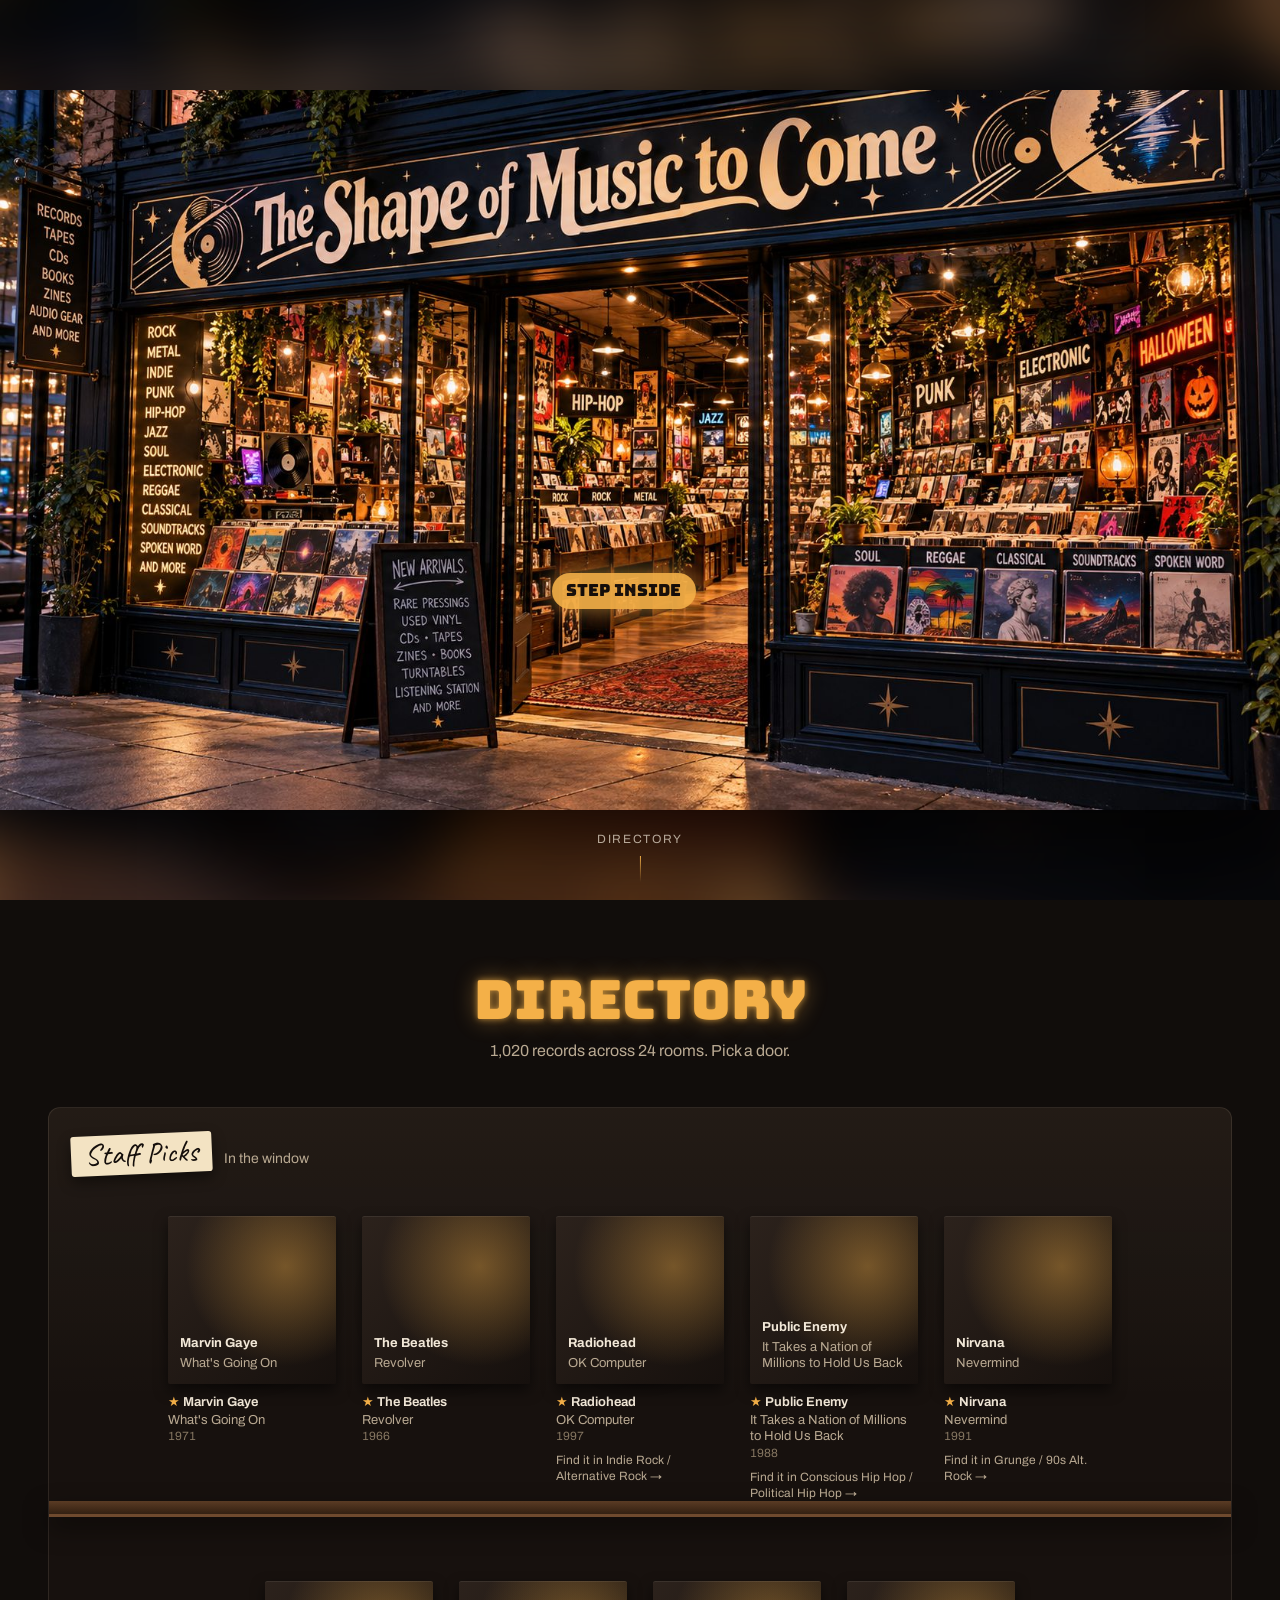
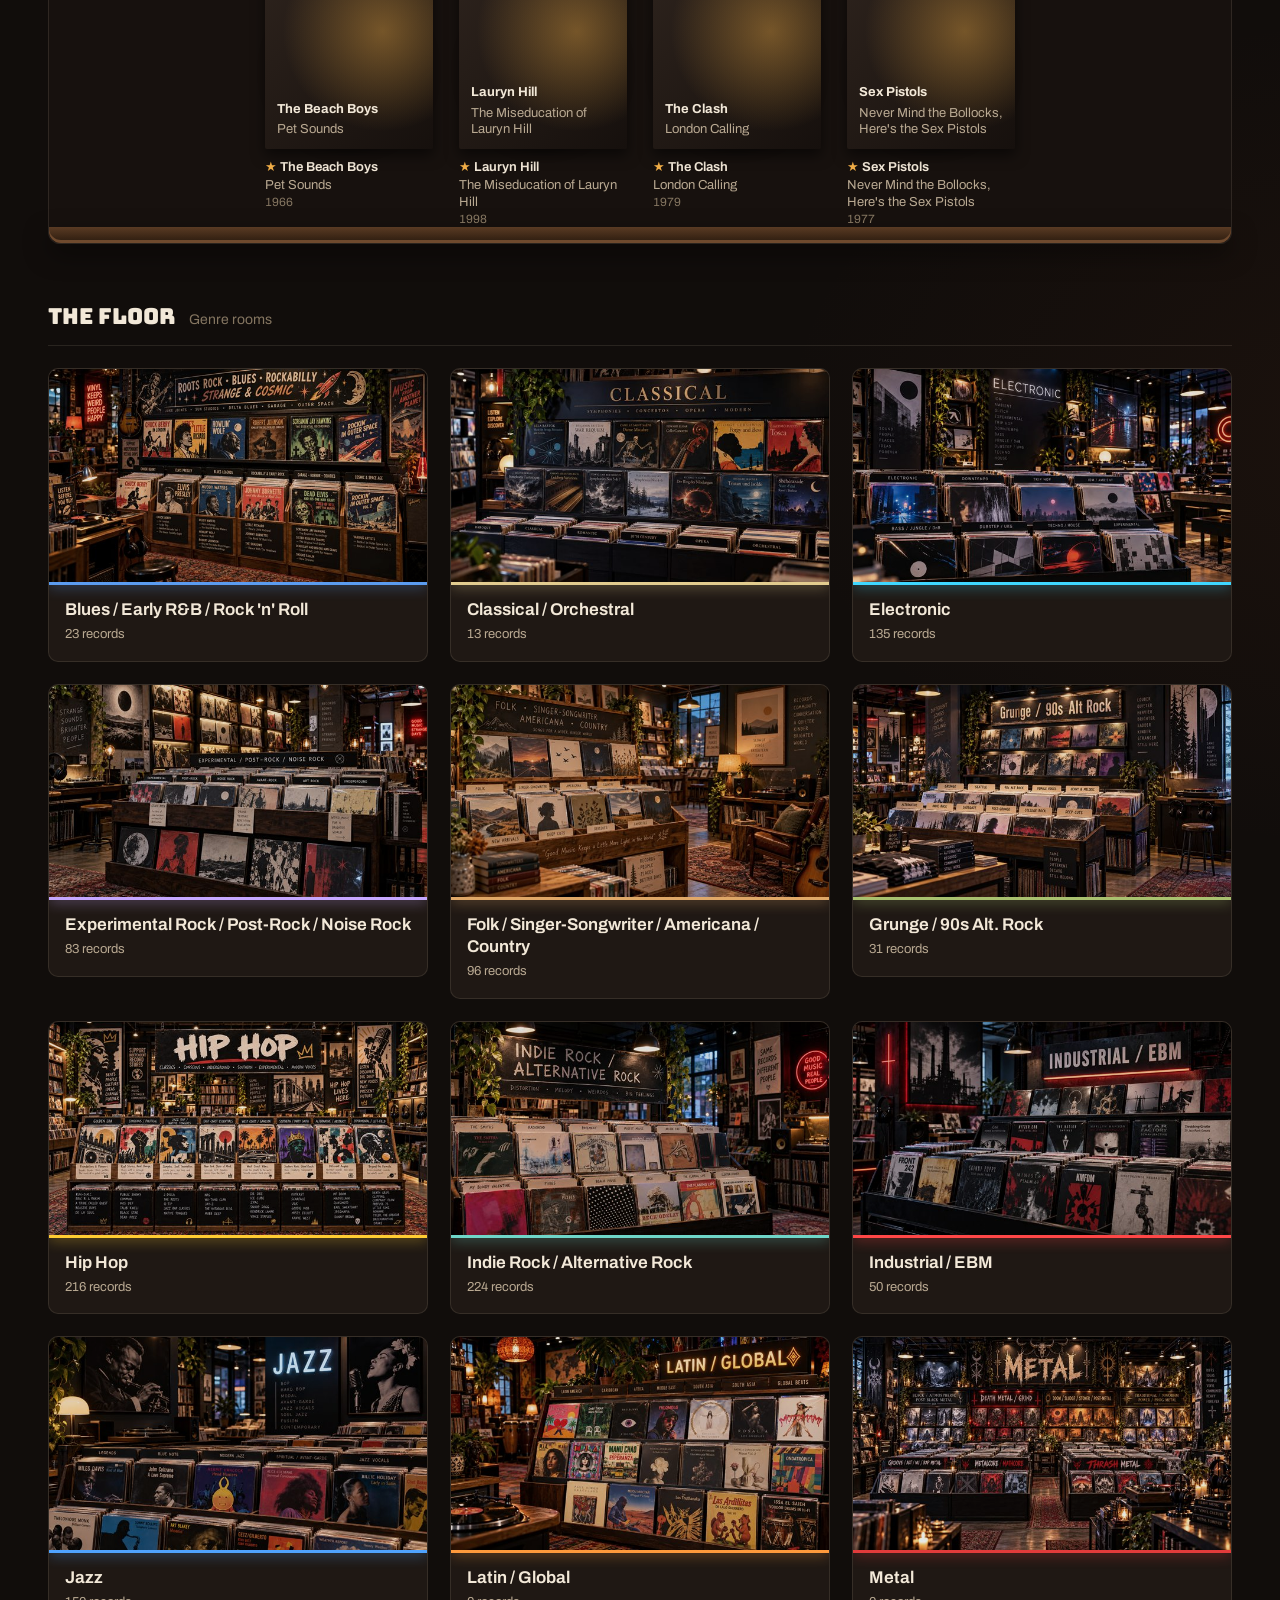
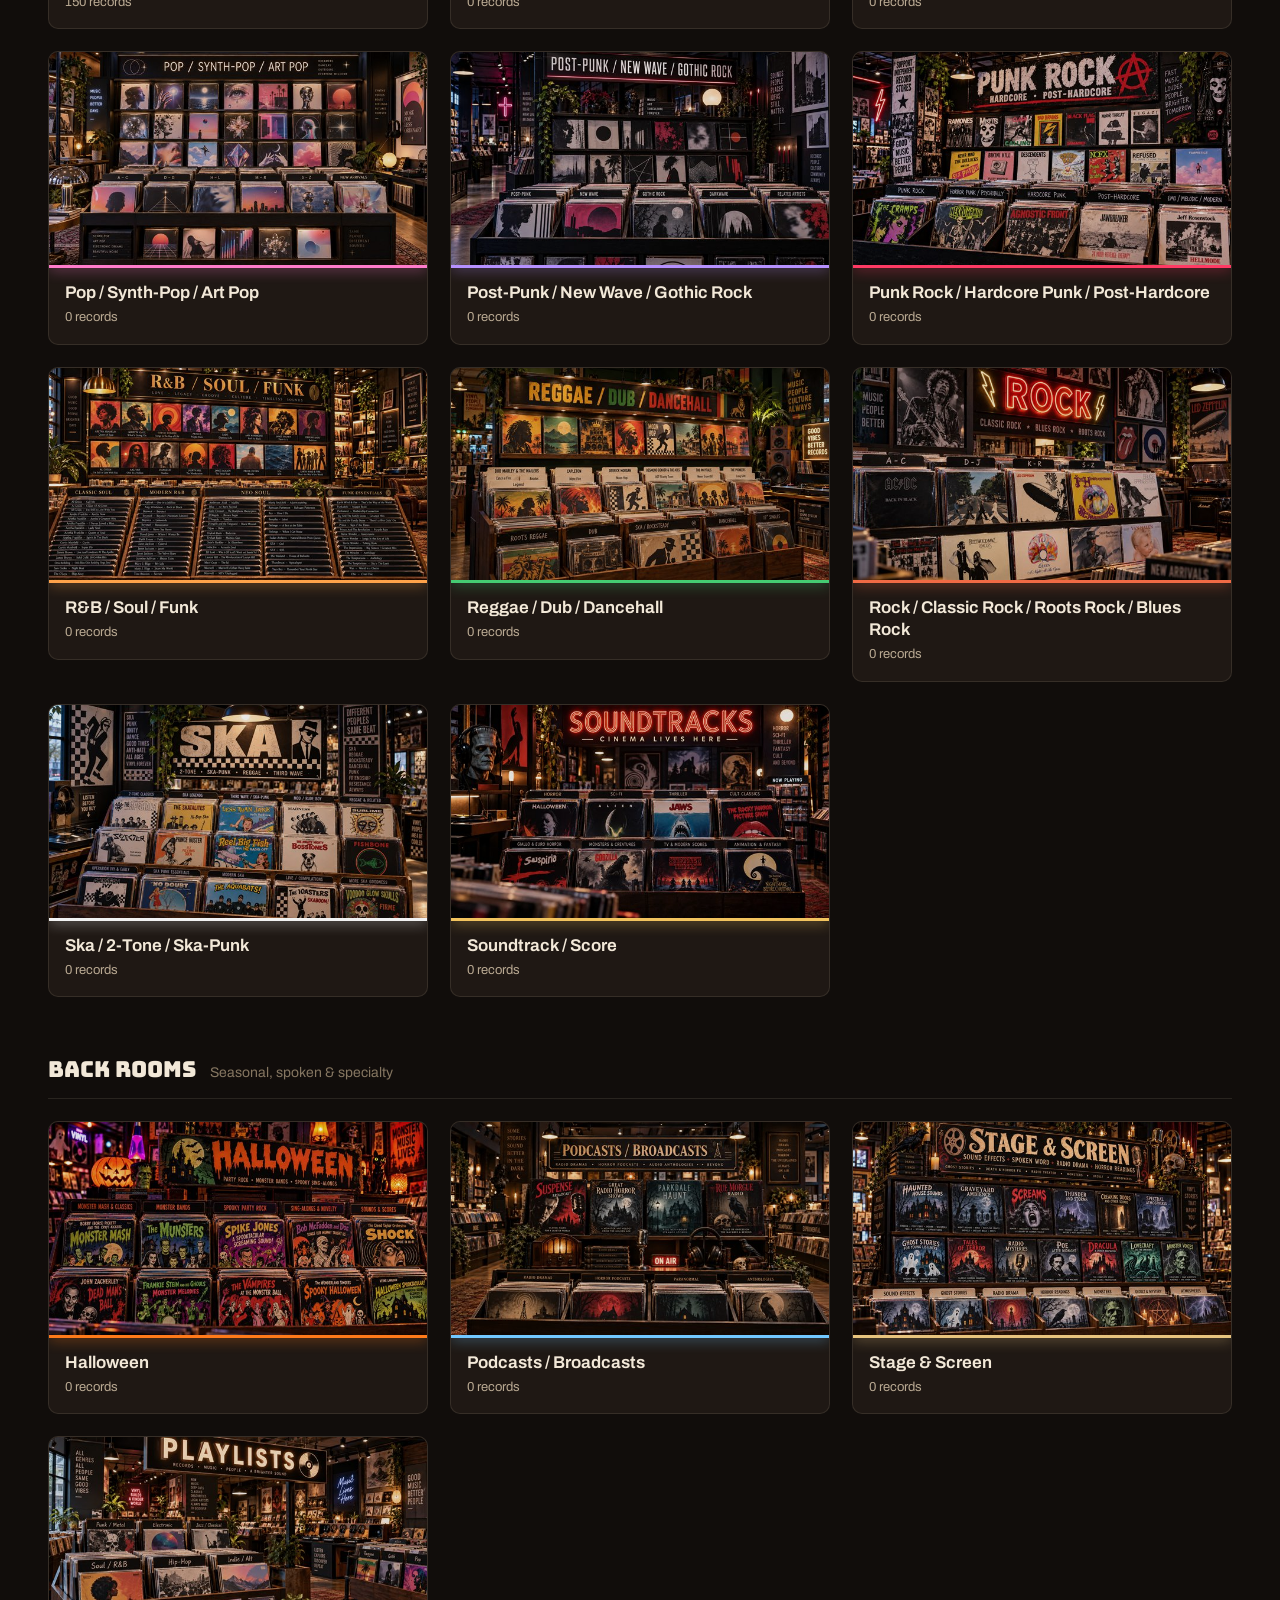
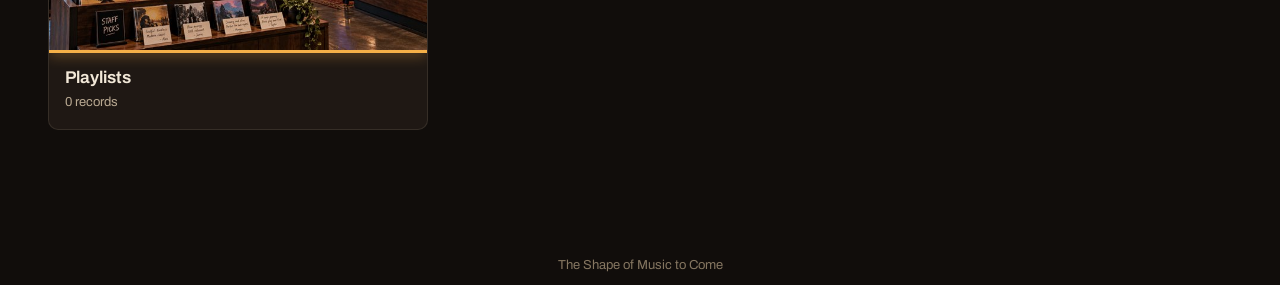
==== commit e617fe50: "Add files via upload" ====
--- a/index.html
+++ b/index.html
@@ -4,29 +4,29 @@
   <meta charset="UTF-8">
   <meta name="viewport" content="width=device-width, initial-scale=1">
   <title>The Shape of Music to Come</title>
-  <meta name="description" content="A record shop and listening hang-out, room by room.">
+  <meta name="description" content="A listening hang-out for records, room by room.">
   <link rel="preconnect" href="https://fonts.googleapis.com">
   <link rel="preconnect" href="https://fonts.gstatic.com" crossorigin>
   <link href="https://fonts.googleapis.com/css2?family=Archivo:wght@400;500;600;700&family=Bungee&family=Caveat:wght@500;600&display=swap" rel="stylesheet">
-  <link rel="stylesheet" href="css/shop.css?v=20260930b">
+  <link rel="stylesheet" href="css/shop.css?v=20260930f">
   <link rel="preload" as="image" href="images/rooms/storefront.jpg">
 </head>
 <body data-page="storefront">
 
   <!-- the street: storefront image; the open doorway is the way in -->
-  <section class="street" id="street" aria-label="Storefront">
+  <section class="street" id="street" aria-label="Entrance">
     <div class="street-blur" aria-hidden="true"></div>
     <h1 class="street-title neon">The Shape of Music to Come</h1>
     <div class="facade">
-      <img src="" alt="The Shape of Music to Come, a record shop with its door open at night">
+      <img src="" alt="The Shape of Music to Come, its door open at night">
       <a class="door" href="#directory"><span>Step inside</span></a>
     </div>
-    <a class="street-hint" href="#directory">Store directory</a>
+    <a class="street-hint" href="#directory">Directory</a>
   </section>
 
   <main class="directory wrap" id="directory">
     <header class="directory-head">
-      <h1 class="neon">Store Directory</h1>
+      <h1 class="neon">Directory</h1>
       <p id="directory-stats"></p>
     </header>
     <div id="directory-rooms"></div>
@@ -34,10 +34,10 @@
 
   <footer class="site-foot">The Shape of Music to Come</footer>
 
-  <script src="js/shop-map.js?v=20260930b"></script>
-  <script src="js/cover-library.js?v=20260930b"></script>
-  <script src="js/staff-picks.js?v=20260930b"></script>
-  <script src="js/shop.js?v=20260930b"></script>
-  <script src="js/now-playing.js?v=20260930b"></script>
+  <script src="js/shop-map.js?v=20260930f"></script>
+  <script src="js/cover-library.js?v=20260930f"></script>
+  <script src="js/staff-picks.js?v=20260930f"></script>
+  <script src="js/shop.js?v=20260930f"></script>
+  <script src="js/now-playing.js?v=20260930f"></script>
 </body>
 </html>
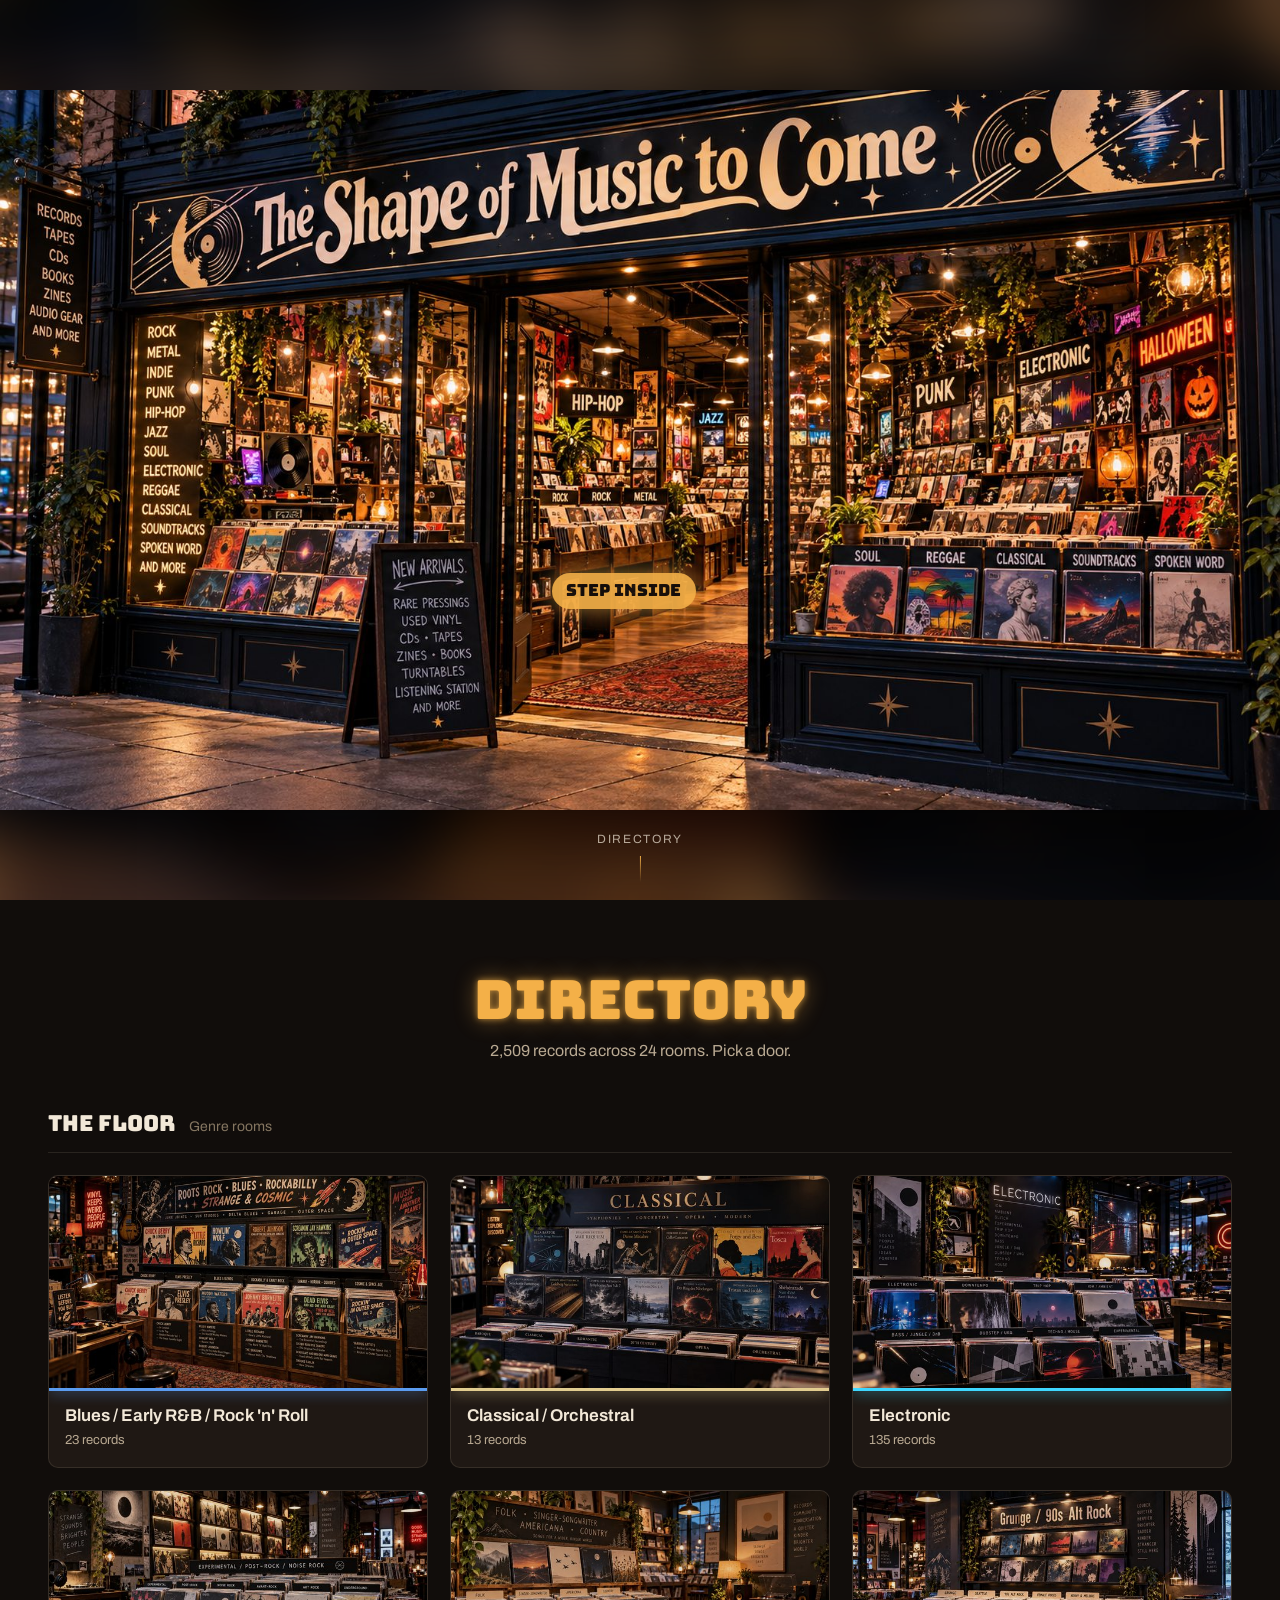
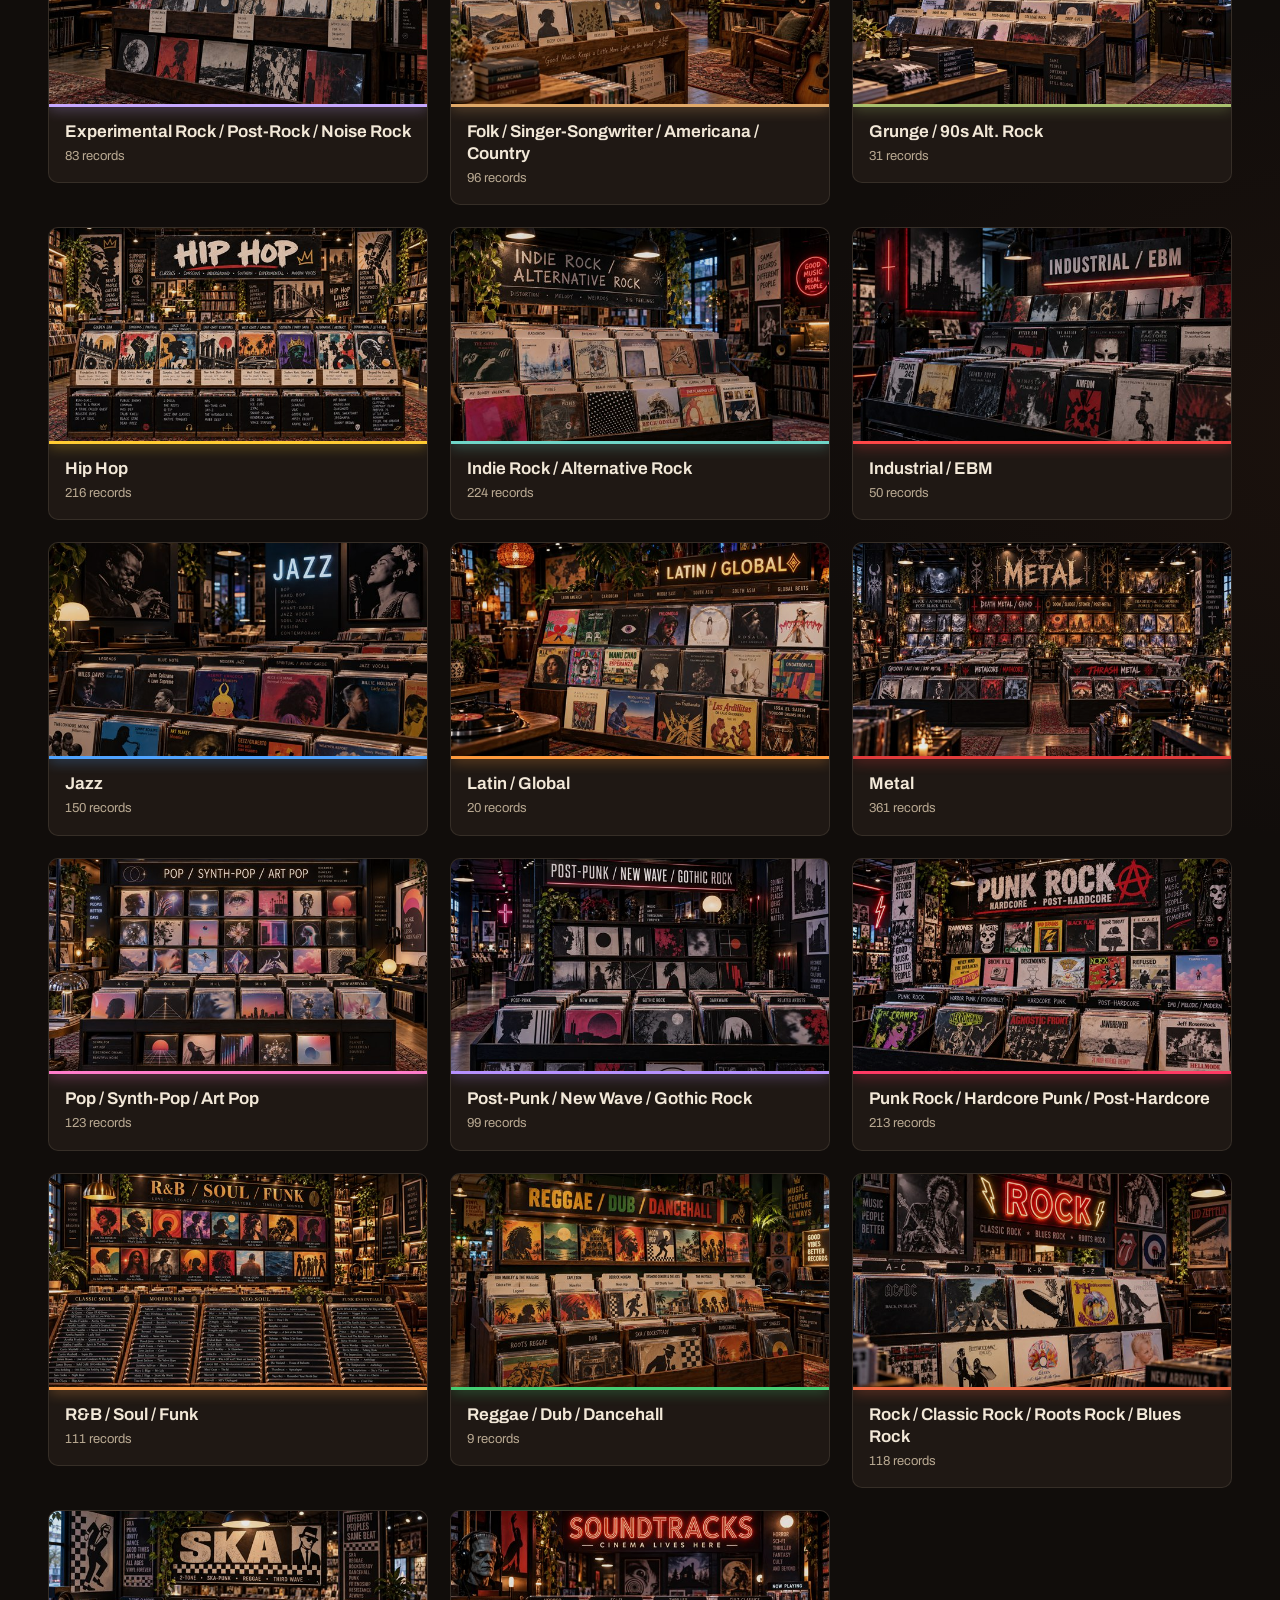
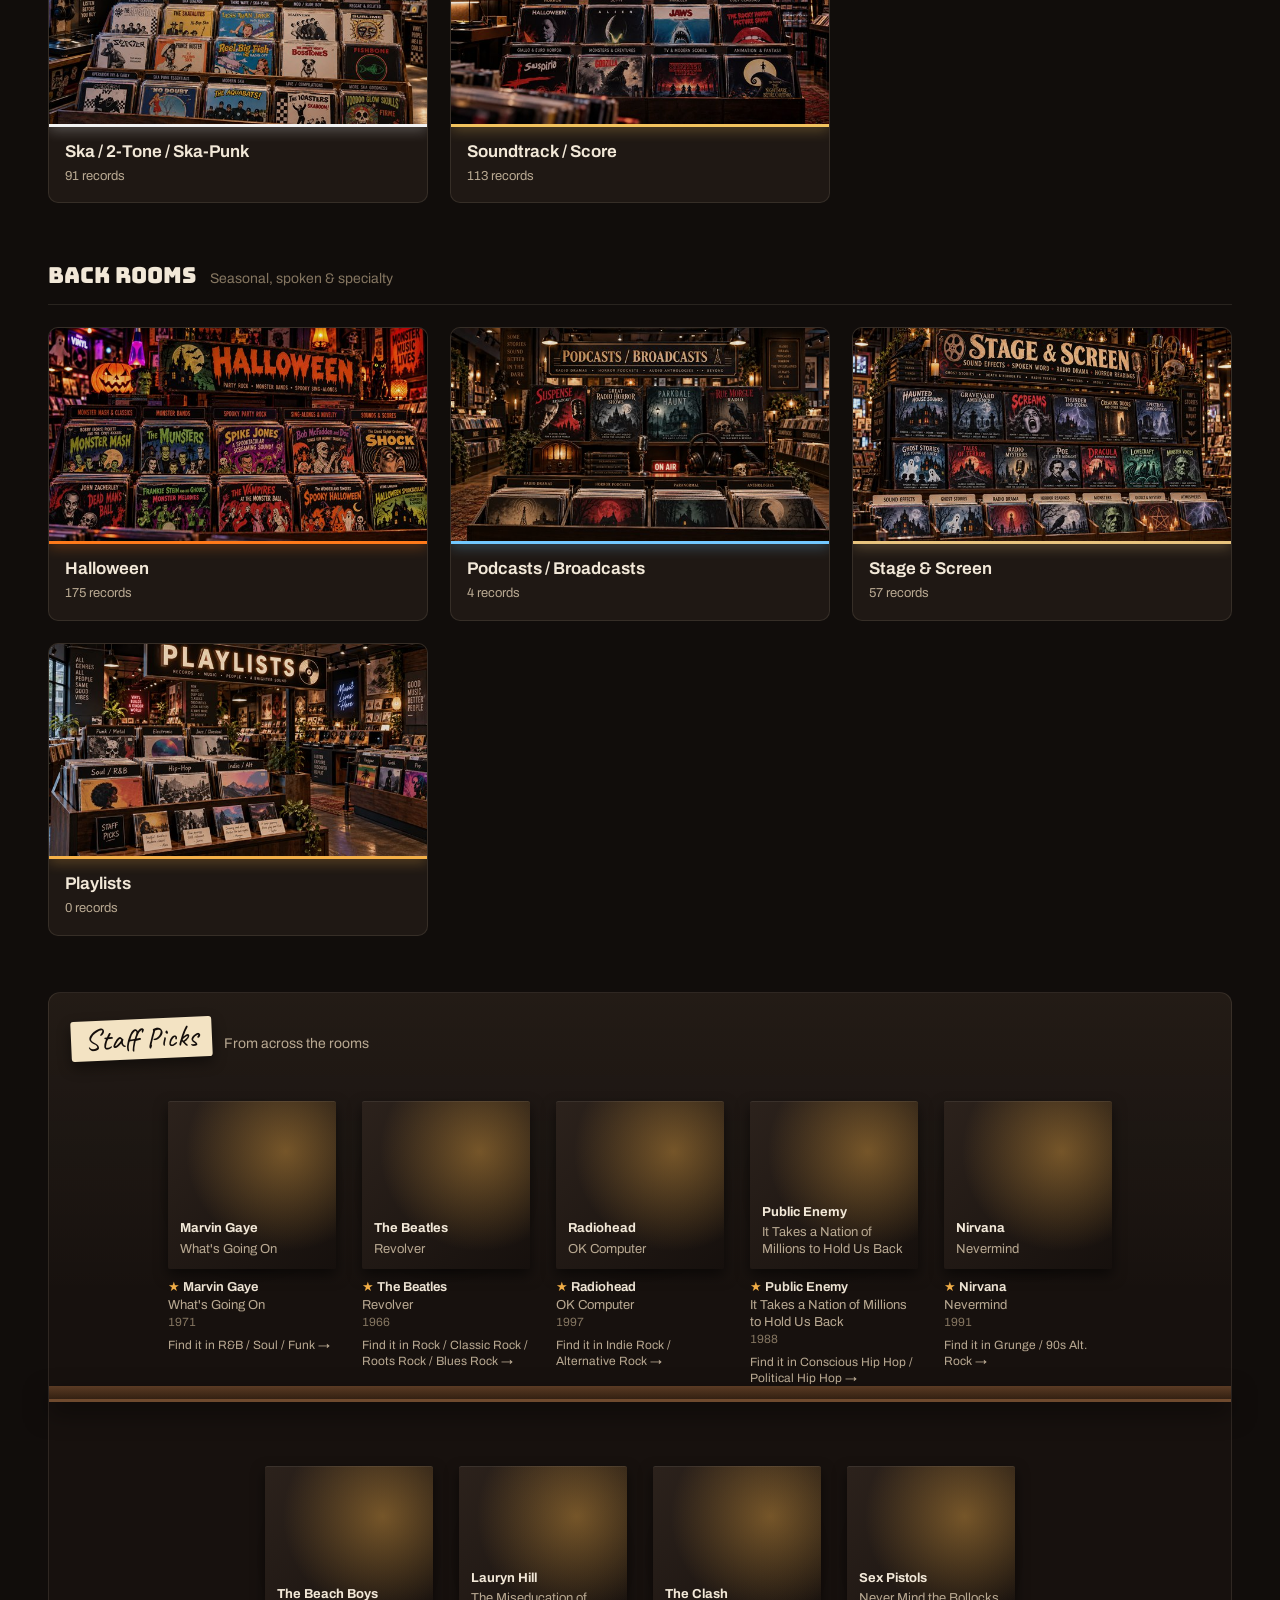
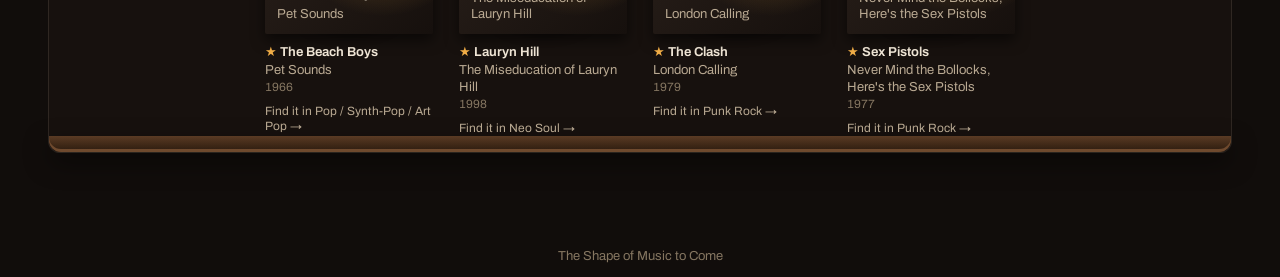
==== commit c21b0bb4: "Add files via upload" ====
--- a/index.html
+++ b/index.html
@@ -8,7 +8,7 @@
   <link rel="preconnect" href="https://fonts.googleapis.com">
   <link rel="preconnect" href="https://fonts.gstatic.com" crossorigin>
   <link href="https://fonts.googleapis.com/css2?family=Archivo:wght@400;500;600;700&family=Bungee&family=Caveat:wght@500;600&display=swap" rel="stylesheet">
-  <link rel="stylesheet" href="css/shop.css?v=20260930f">
+  <link rel="stylesheet" href="css/shop.css?v=20260930g">
   <link rel="preload" as="image" href="images/rooms/storefront.jpg">
 </head>
 <body data-page="storefront">
@@ -34,10 +34,10 @@
 
   <footer class="site-foot">The Shape of Music to Come</footer>
 
-  <script src="js/shop-map.js?v=20260930f"></script>
-  <script src="js/cover-library.js?v=20260930f"></script>
-  <script src="js/staff-picks.js?v=20260930f"></script>
-  <script src="js/shop.js?v=20260930f"></script>
-  <script src="js/now-playing.js?v=20260930f"></script>
+  <script src="js/shop-map.js?v=20260930g"></script>
+  <script src="js/cover-library.js?v=20260930g"></script>
+  <script src="js/staff-picks.js?v=20260930g"></script>
+  <script src="js/shop.js?v=20260930g"></script>
+  <script src="js/now-playing.js?v=20260930g"></script>
 </body>
 </html>
--- a/css/shop.css
+++ b/css/shop.css
@@ -293,7 +293,7 @@
 .pick:nth-child(even) .talker { transform: rotate(1.3deg); }
 
 /* the window display on the Store Directory */
-.window-picks { margin: 0 0 56px; }
+.window-picks { margin: 56px 0 24px; }   /* sits below the rooms */
 .window-picks .block-head .sub { color: var(--muted); font-size: 14px; }
 .window-picks .plank { margin-bottom: 30px; border-radius: 0; }
 .window-picks .plank:last-child { margin-bottom: 0; border-radius: 0 0 12px 12px; }
@@ -383,6 +383,8 @@
   box-shadow: 0 1px 0 rgba(255, 255, 255, 0.07) inset, 0 6px 14px rgba(0, 0, 0, 0.55);
   transition: box-shadow 0.32s var(--ease);
 }
+img.cover { opacity: 0; transition: opacity 0.3s ease, box-shadow 0.32s var(--ease); }   /* shown once it has loaded, over the plain sleeve */
+img.cover.loaded { opacity: 1; }
 .cover-fallback {
   display: flex; flex-direction: column; justify-content: flex-end; gap: 4px;
   padding: 12px; font-size: 13px; line-height: 1.25;
@@ -476,6 +478,49 @@
 .walk .next { text-align: right; grid-column: 2; }
 
 .site-foot { text-align: center; color: var(--faint); font-size: 13px; padding: 30px var(--gutter) 10px; }
+
+/* ---------- the player that pops out next to a record ---------- */
+.player {
+  position: absolute; z-index: 15;            /* above the records, under the sticky bars when scrolling */
+  width: min(320px, calc(100vw - 24px));
+  padding: 12px; border-radius: 14px;
+  background: #1c1512; border: 1px solid var(--line-2);
+  box-shadow: 0 26px 60px rgba(0, 0, 0, 0.7), 0 0 0 1px rgba(244, 176, 72, 0.18);
+  animation: player-in 0.22s var(--ease);
+}
+.player::before {                              /* the little pointer toward the record */
+  content: ""; position: absolute; width: 14px; height: 14px; background: #1c1512;
+  border-left: 1px solid var(--line-2); border-top: 1px solid var(--line-2);
+}
+.player[data-side="right"]::before { left: -8px; top: var(--arrow, 40px); transform: translateY(-50%) rotate(-45deg); }
+.player[data-side="left"]::before  { right: -8px; top: var(--arrow, 40px); transform: translateY(-50%) rotate(135deg); }
+.player[data-side="below"]::before { top: -8px; left: var(--arrow, 50%); transform: translateX(-50%) rotate(45deg); }
+.player-head { display: flex; align-items: flex-start; gap: 10px; }
+.player-info { display: grid; min-width: 0; flex: 1; line-height: 1.3; }
+.player-info strong { font-size: 14px; font-weight: 650; }
+.player-info span { font-size: 13.5px; color: var(--text); }
+.player-info small { font-size: 12px; color: var(--muted); }
+.player-close {
+  flex: none; width: 28px; height: 28px; border: 0; border-radius: 50%; cursor: pointer;
+  background: rgba(255, 255, 255, 0.06); color: var(--muted); font-size: 18px; line-height: 1;
+}
+.player-close:hover, .player-close:focus-visible { color: var(--text); background: rgba(255, 255, 255, 0.12); }
+.player-embed { display: block; width: 100%; margin-top: 10px; border: 0; border-radius: 12px; background: #282828; }
+.player-out { display: inline-block; margin-top: 8px; font-size: 12px; color: var(--muted); text-decoration: none; }
+.player-out:hover { color: var(--text); }
+@keyframes player-in { from { opacity: 0; transform: translateY(6px) scale(0.98); } to { opacity: 1; transform: none; } }
+
+/* the record that's playing stays pulled out of the sleeve */
+.record.is-playing { z-index: 5; }
+.record.is-playing .sleeve { transform: translateY(-20px); }
+.record.is-playing .disc {
+  transform: translateY(-50%);
+  box-shadow: 0 0 0 1px rgba(255, 255, 255, 0.08), 0 -6px 22px color-mix(in srgb, var(--accent) 22%, transparent);
+}
+.record.is-playing .play { opacity: 0; }
+@media (prefers-reduced-motion: no-preference) {
+  .record.is-playing .disc i { animation: spin 1.8s linear infinite; }
+}
 
 /* ---------- Currently Playing ---------- */
 .np {
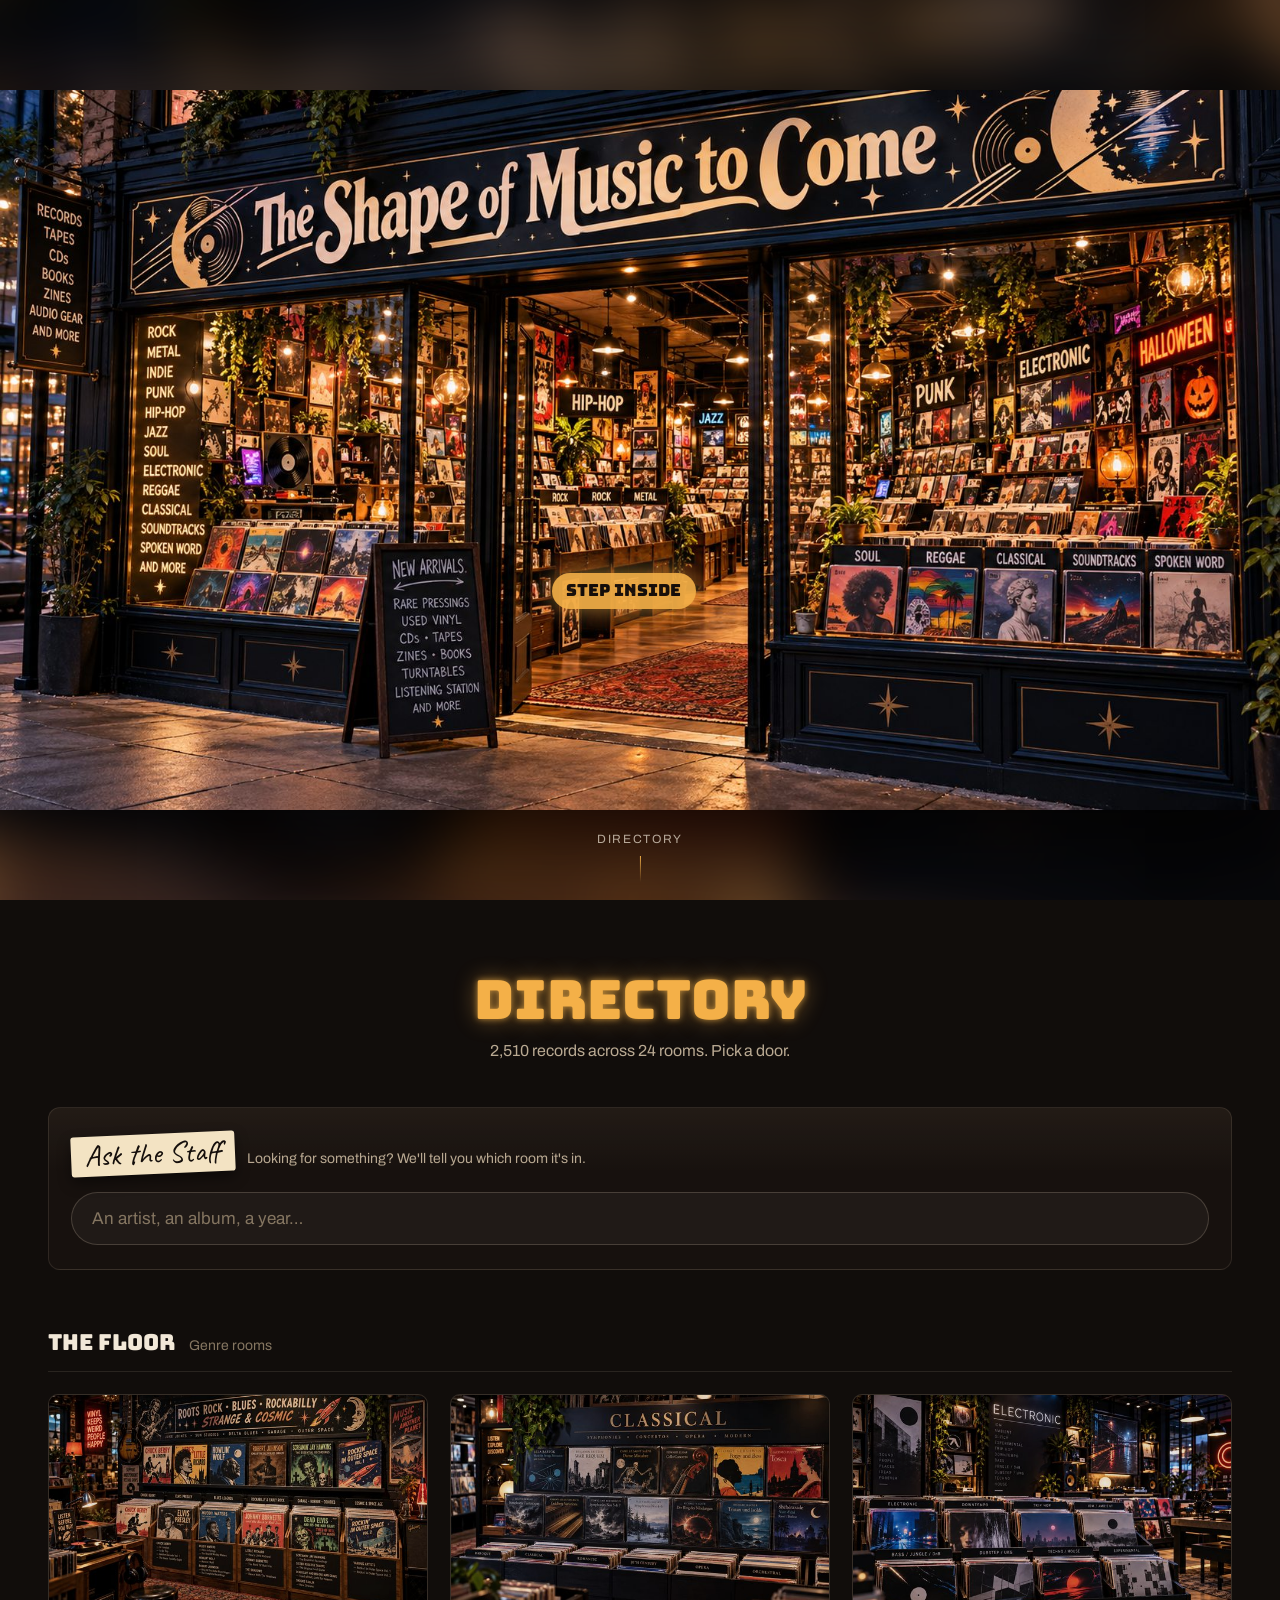
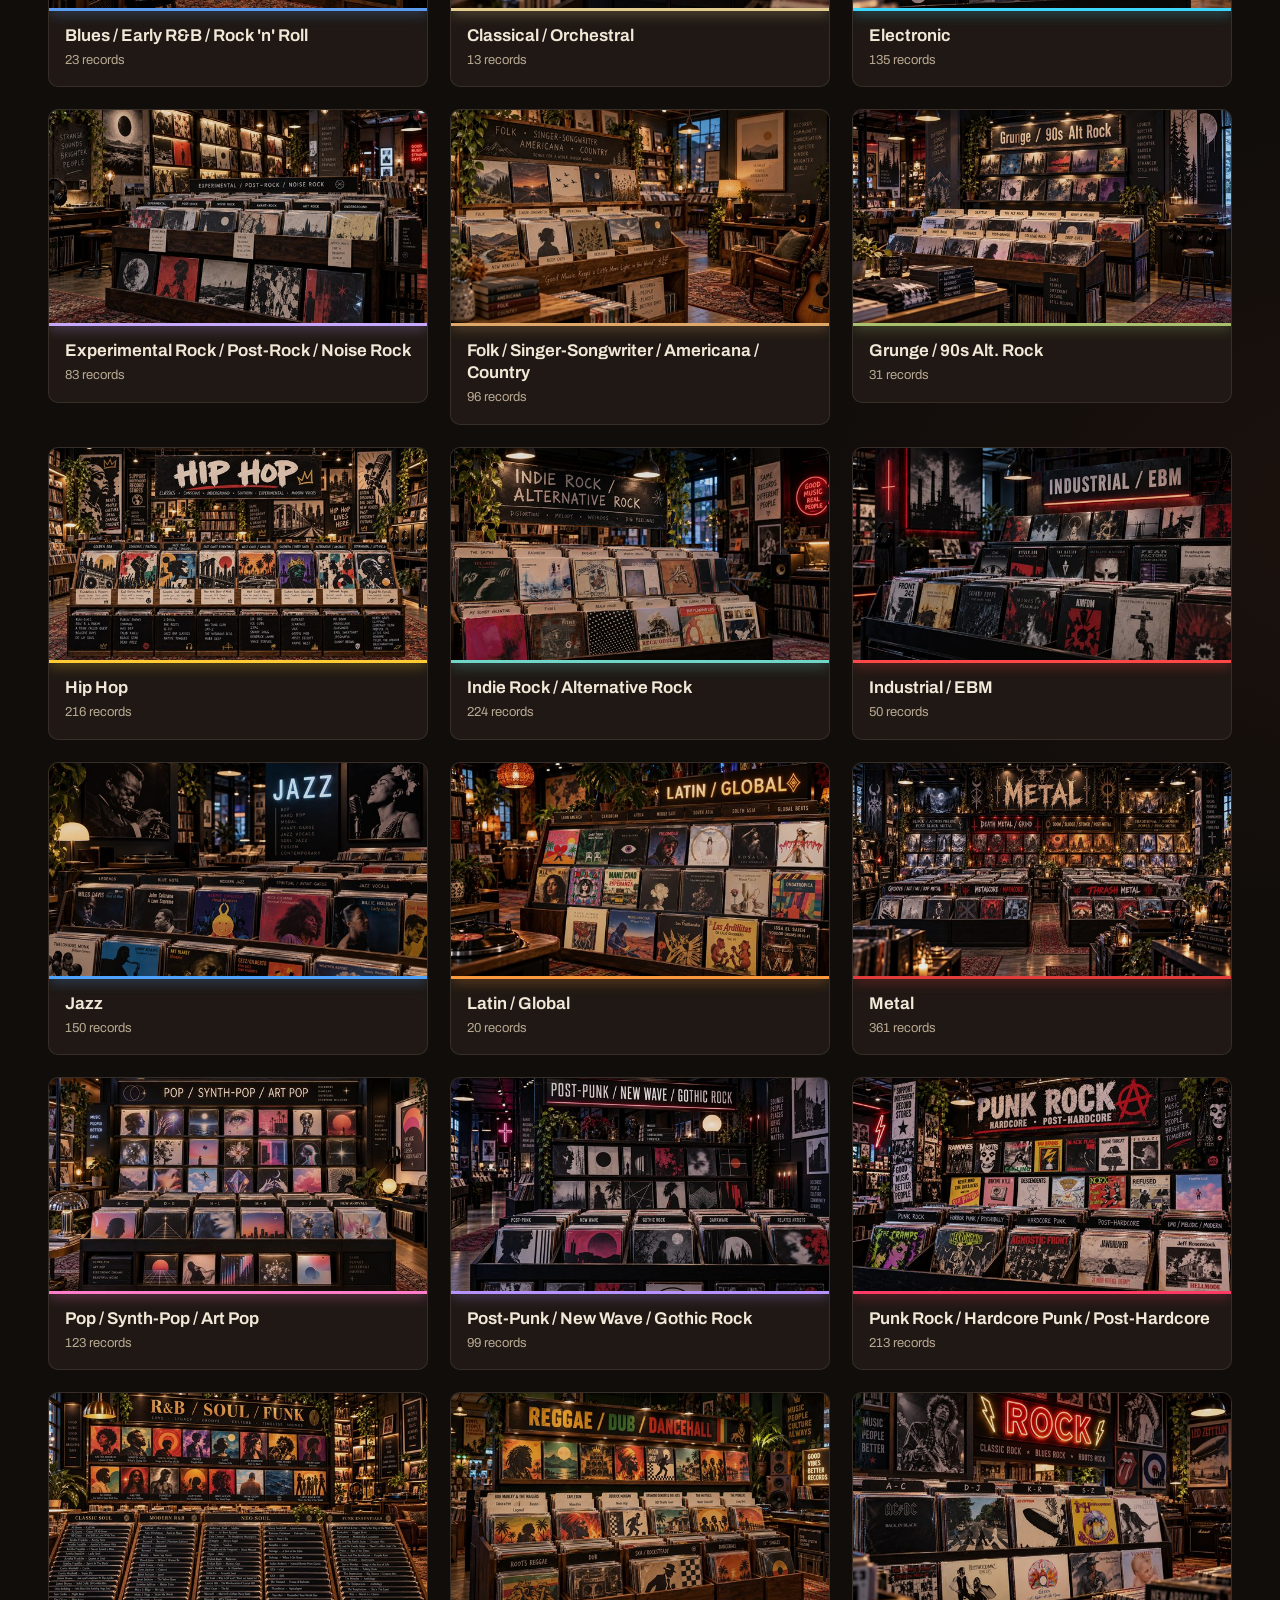
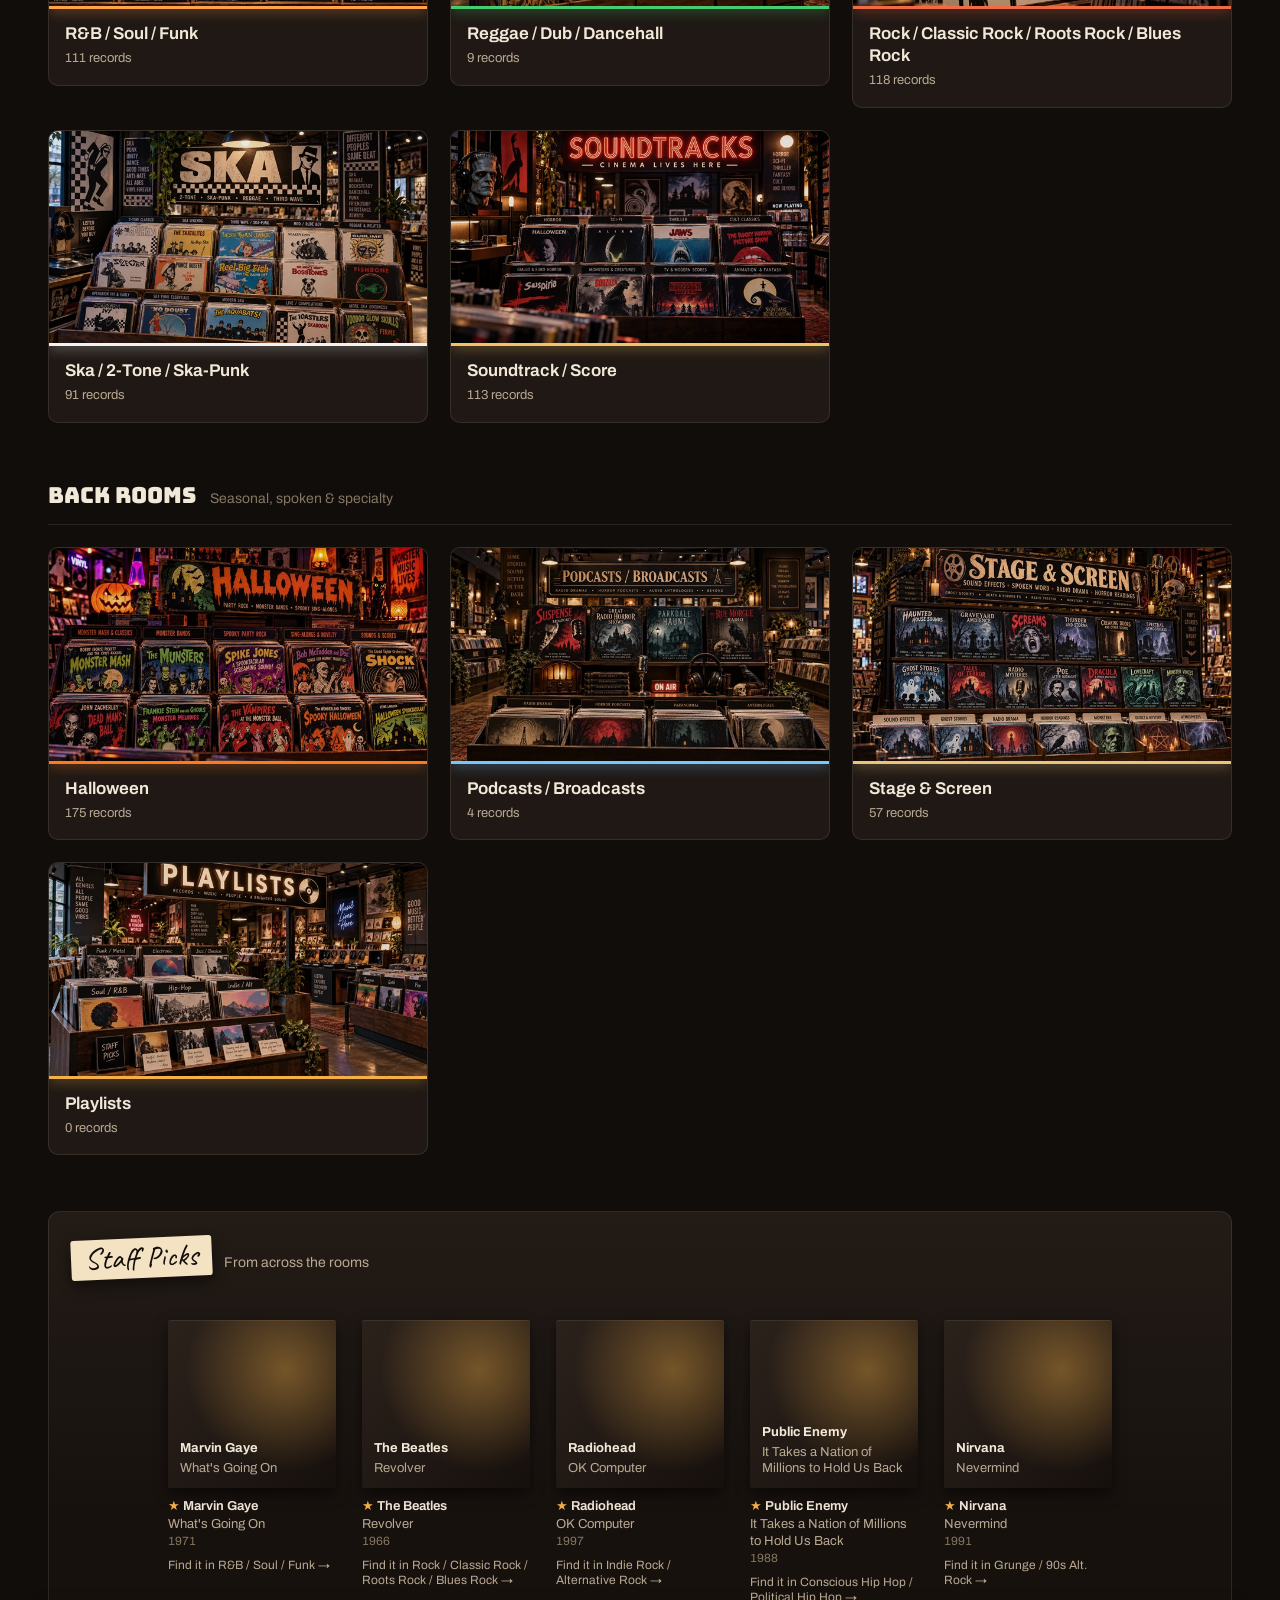
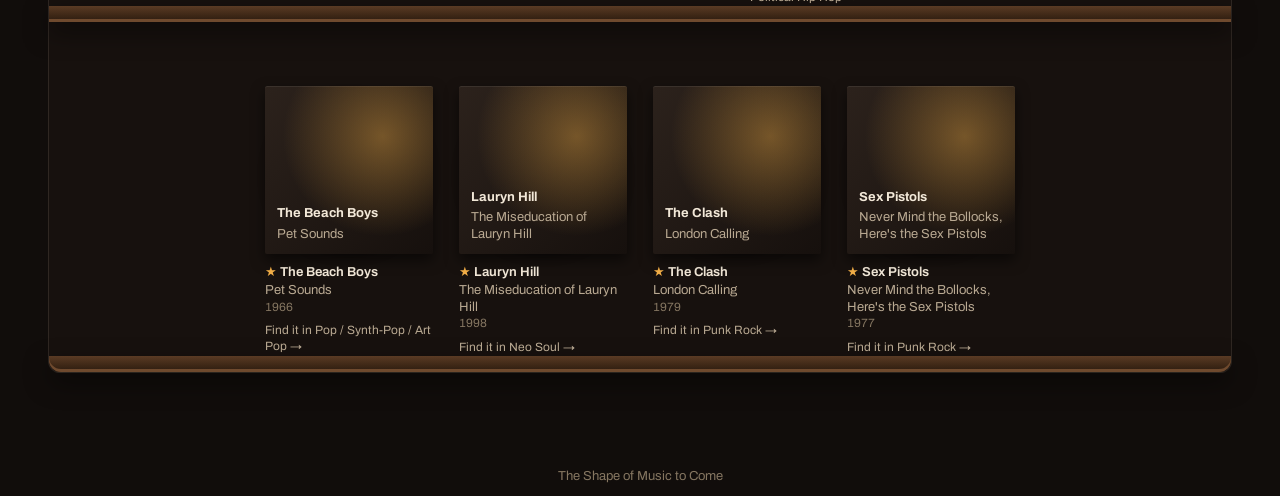
==== commit 0f8e3890: "Add files via upload" ====
--- a/index.html
+++ b/index.html
@@ -8,7 +8,7 @@
   <link rel="preconnect" href="https://fonts.googleapis.com">
   <link rel="preconnect" href="https://fonts.gstatic.com" crossorigin>
   <link href="https://fonts.googleapis.com/css2?family=Archivo:wght@400;500;600;700&family=Bungee&family=Caveat:wght@500;600&display=swap" rel="stylesheet">
-  <link rel="stylesheet" href="css/shop.css?v=20260930g">
+  <link rel="stylesheet" href="css/shop.css?v=20261006d">
   <link rel="preload" as="image" href="images/rooms/storefront.jpg">
 </head>
 <body data-page="storefront">
@@ -34,10 +34,11 @@
 
   <footer class="site-foot">The Shape of Music to Come</footer>
 
-  <script src="js/shop-map.js?v=20260930g"></script>
-  <script src="js/cover-library.js?v=20260930g"></script>
-  <script src="js/staff-picks.js?v=20260930g"></script>
-  <script src="js/shop.js?v=20260930g"></script>
-  <script src="js/now-playing.js?v=20260930g"></script>
+  <script src="js/shop-map.js?v=20261006d"></script>
+  <script src="js/cover-library.js?v=20261006d"></script>
+  <script src="js/genius-covers.js?v=20261006d"></script>
+  <script src="js/staff-picks.js?v=20261006d"></script>
+  <script src="js/shop.js?v=20261006d"></script>
+  <script src="js/now-playing.js?v=20261006d"></script>
 </body>
 </html>
--- a/css/shop.css
+++ b/css/shop.css
@@ -28,7 +28,8 @@
 }
 
 * { box-sizing: border-box; margin: 0; padding: 0; }
-html { scroll-behavior: smooth; -webkit-text-size-adjust: 100%; }
+html { -webkit-text-size-adjust: 100%; }
+html.smooth { scroll-behavior: smooth; }   /* switched on once the page is built, so a link to #directory lands without gliding */
 body {
   font-family: var(--font-body);
   font-size: 16px;
@@ -152,7 +153,7 @@
 @keyframes drip { 0%,100% { transform: scaleY(0.4); transform-origin: top; } 50% { transform: scaleY(1); transform-origin: top; } }
 
 /* ---------- directory ---------- */
-.directory { padding-top: 72px; padding-bottom: 40px; }
+.directory { padding-top: 72px; padding-bottom: 40px; min-height: 100svh; }   /* tall enough for "Directory" links to land on it */
 .directory-head { text-align: center; margin-bottom: 44px; }
 .neon {
   font-family: var(--font-sign); font-weight: 400; line-height: 1.05;
@@ -266,7 +267,7 @@
   border: 1px solid var(--line);
 }
 .picks .block-head { margin-bottom: 8px; }
-.picks .tag {
+.picks .tag, .ask .tag, .elsewhere .tag {
   font-family: var(--font-hand); font-size: 30px; line-height: 1; color: var(--ink);
   background: #f3e3c3; padding: 4px 14px 6px; border-radius: 3px;
   transform: rotate(-2.5deg); box-shadow: 0 6px 14px rgba(0, 0, 0, 0.45);
@@ -304,10 +305,41 @@
   color: var(--muted); overflow-wrap: anywhere;   /* wraps under the cover instead of widening it */
 }
 .window-room:hover { color: var(--text); }
+.window-room a { color: inherit; text-decoration: none; }
+.window-room a:hover, .window-room a:focus-visible { color: var(--text); text-decoration: underline; text-underline-offset: 2px; }
 @media (max-width: 720px) {   /* phones: show every window pick, two across, instead of a sideways scroll */
   .window-picks .shelf.centered { flex-wrap: wrap; overflow: visible; justify-content: center; gap: 24px 18px; }
   .window-picks .shelf.centered > * { margin-left: 0; margin-right: 0; }
 }
+
+/* ---------- Ask the Staff: search the whole shop ---------- */
+.ask {
+  margin-bottom: 56px; padding: 26px 22px 24px; border-radius: 12px;
+  background: linear-gradient(180deg, rgba(255, 220, 170, 0.05), transparent 40%), var(--bg-2);
+  border: 1px solid var(--line);
+}
+.block > .ask { margin-bottom: 0; }
+.ask .block-head, .elsewhere .block-head { margin-bottom: 18px; }
+.ask .block-head .sub, .elsewhere .block-head .sub { color: var(--muted); }
+.ask-bar { display: flex; }
+.ask-input {
+  flex: 1; min-width: 0; font-size: 17px; padding: 13px 20px; border-radius: 999px;
+  border: 1px solid var(--line-2); background: rgba(255, 255, 255, 0.04);
+}
+.ask-input::placeholder { color: var(--faint); }
+.ask-input:focus { outline: none; border-color: var(--accent); box-shadow: 0 0 0 3px color-mix(in srgb, var(--accent) 22%, transparent); }
+.ask-count { margin: 18px 0 0; font-size: 14px; color: var(--muted); }
+.ask-grid {
+  display: grid; gap: 34px 22px; align-items: start;
+  grid-template-columns: repeat(auto-fill, minmax(var(--cover), 1fr));
+  padding-top: 28px;
+}
+.result { min-width: 0; }
+.ask-more { margin-top: 26px; background: transparent; cursor: pointer; }
+.ask-none { margin-top: 18px; color: var(--muted); }
+.ask-none strong { display: block; font-family: var(--font-hand); font-size: 28px; font-weight: 400; color: var(--text); line-height: 1.1; }
+.elsewhere:not(:empty) { margin-top: 56px; padding-top: 26px; border-top: 1px dashed var(--line-2); }
+.elsewhere .tag { font-size: 24px; }
 
 /* ---------- crate controls ---------- */
 .crate-head {
@@ -593,6 +625,8 @@
   .crate-head { top: 56px; }
   .crate-head h2 { width: 100%; }
   .dig { width: 100%; }
+  .ask { padding: 22px 14px 20px; }
+  .ask-grid { gap: 30px 14px; }
   .walk { grid-template-columns: 1fr; }
   .walk .next { grid-column: 1; }
   .plaque { margin-top: -30px; }
@@ -611,5 +645,5 @@
 }
 @media (prefers-reduced-motion: reduce) {
   *, *::before, *::after { transition-duration: 0.01ms !important; animation: none !important; }
-  html { scroll-behavior: auto; }
-}
+  html, html.smooth { scroll-behavior: auto; }
+}
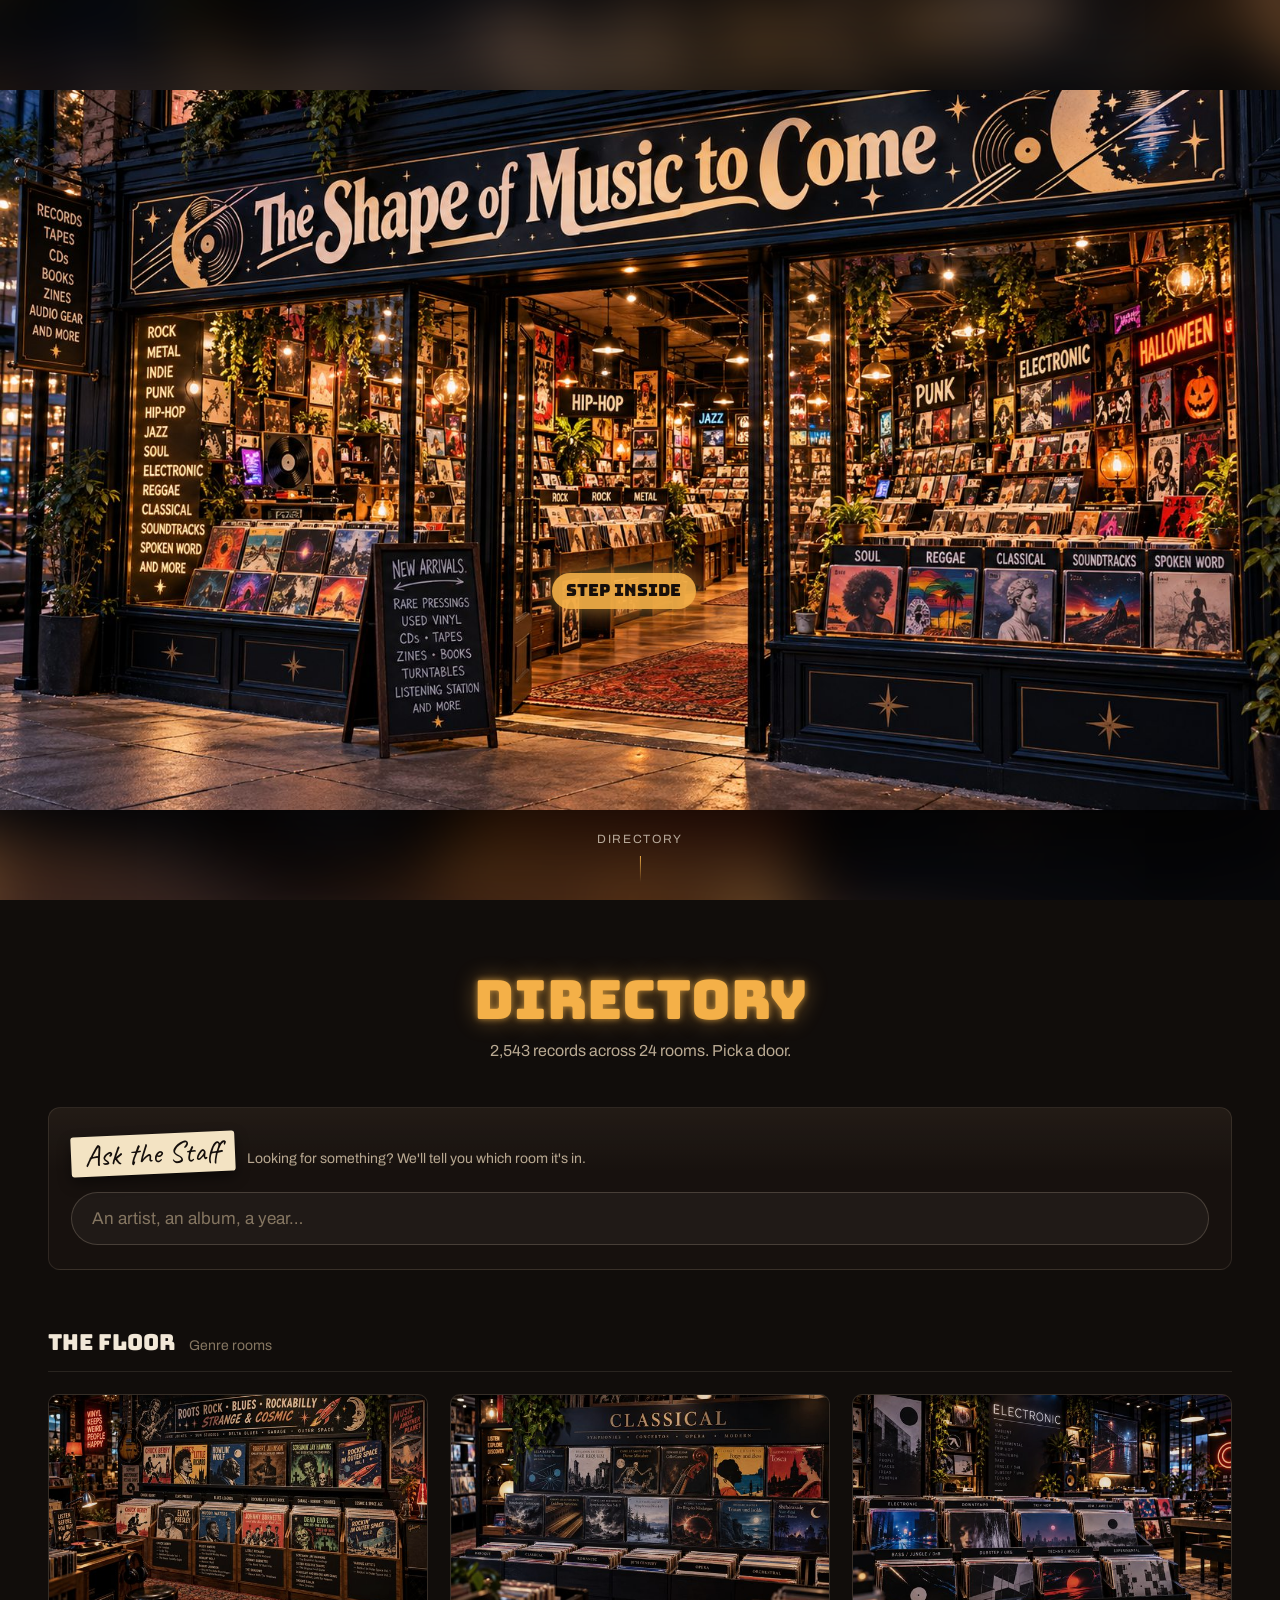
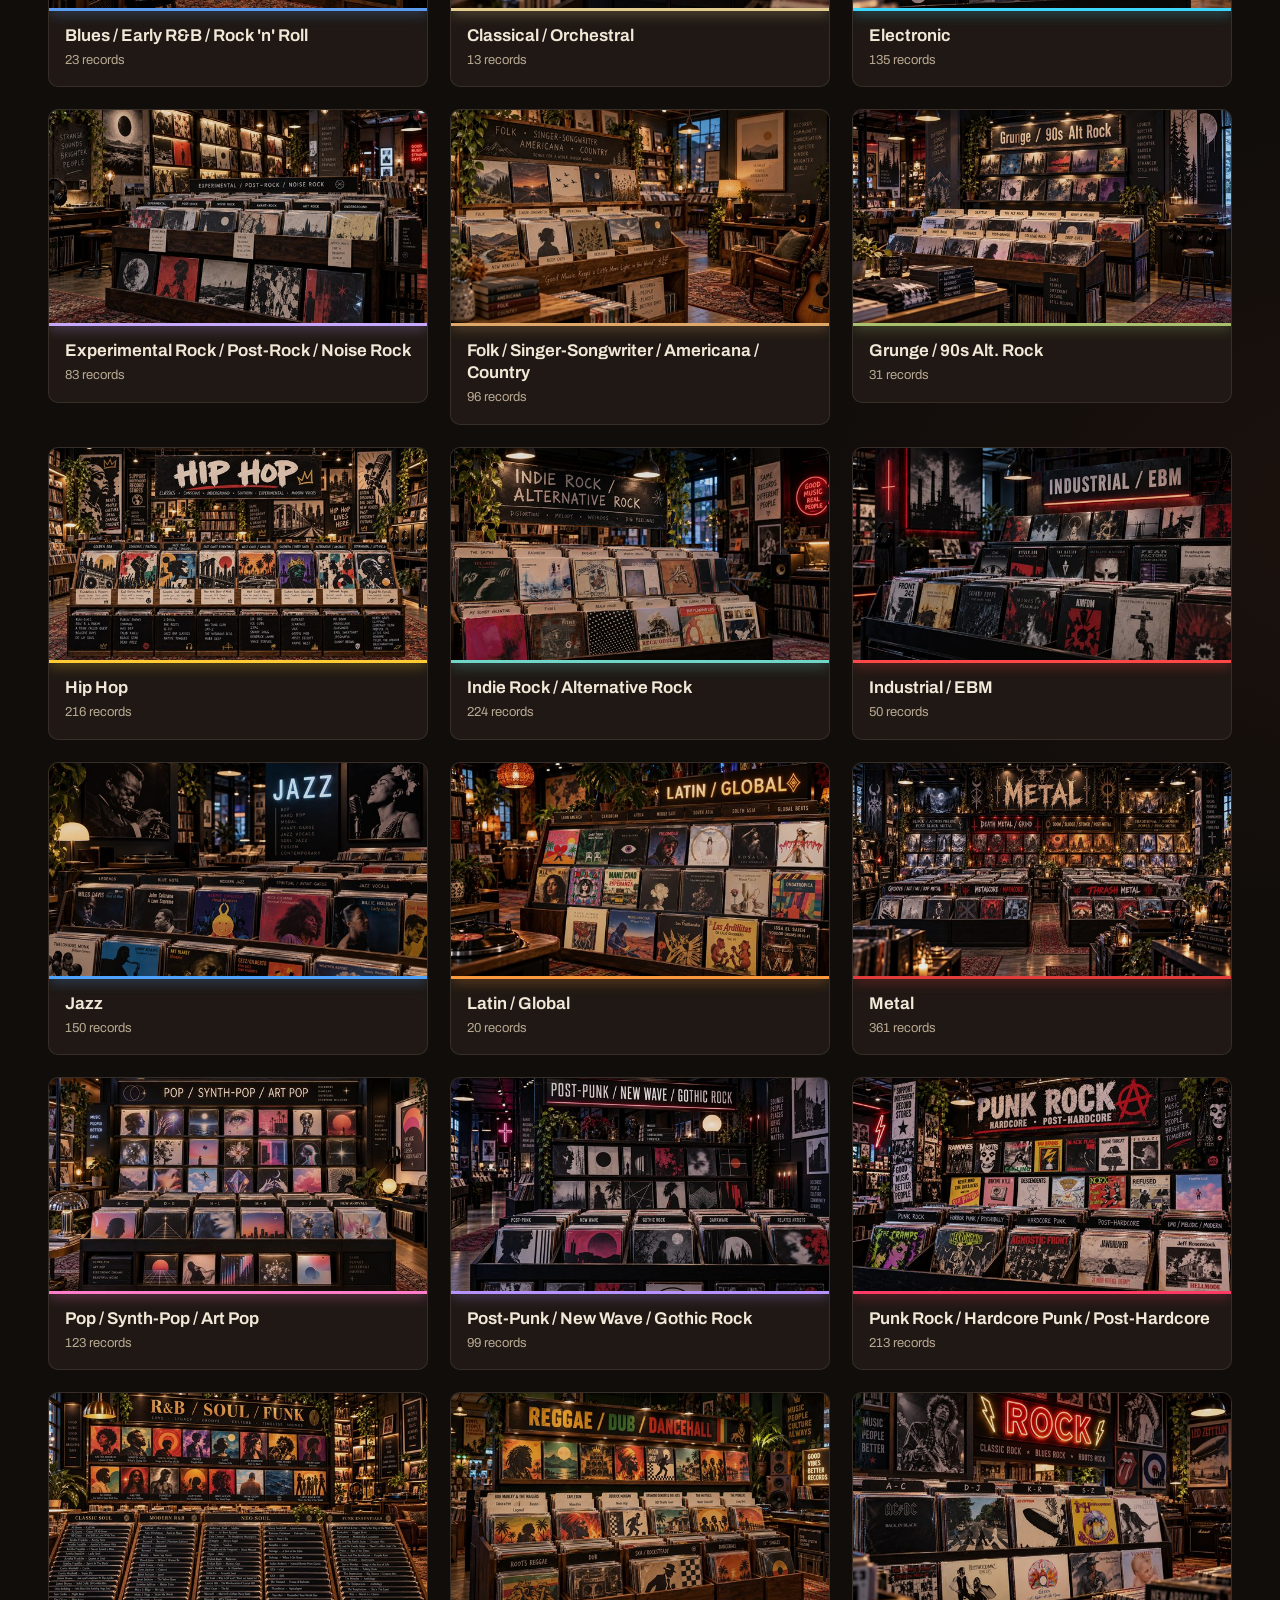
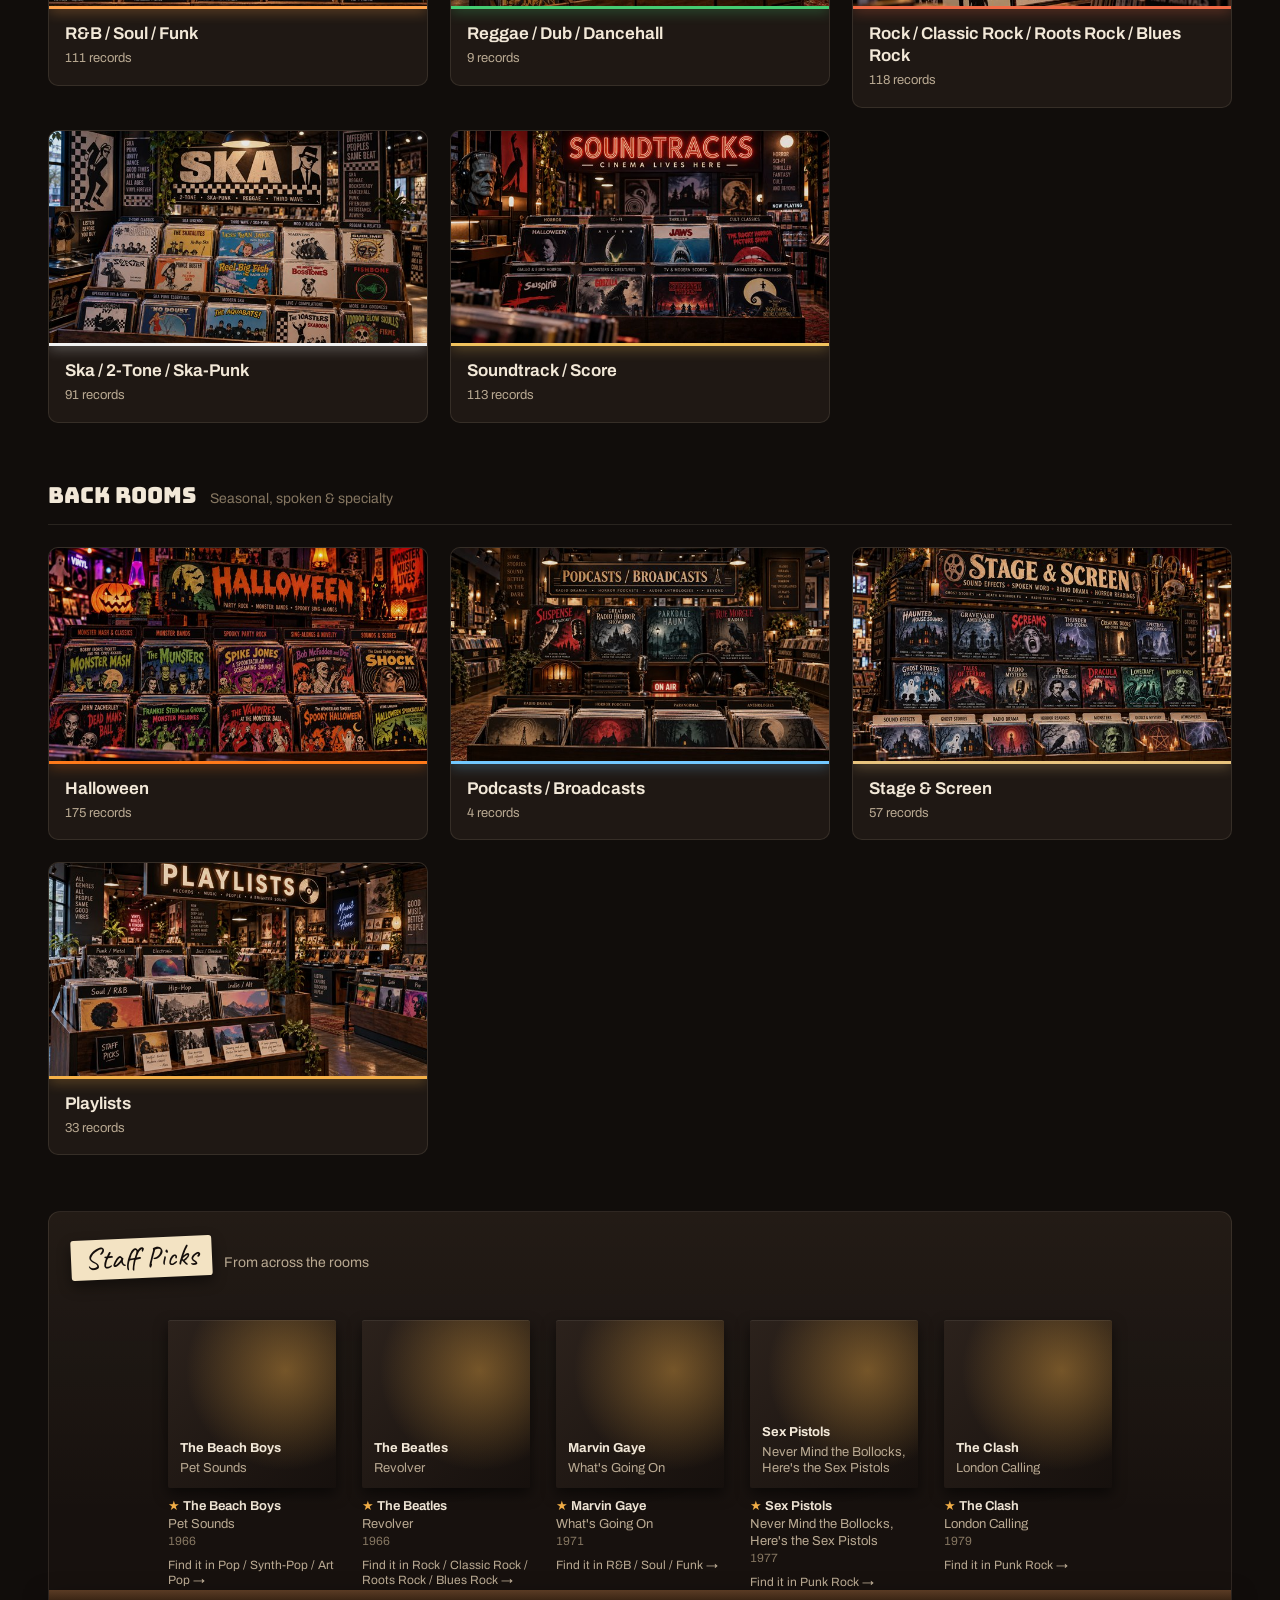
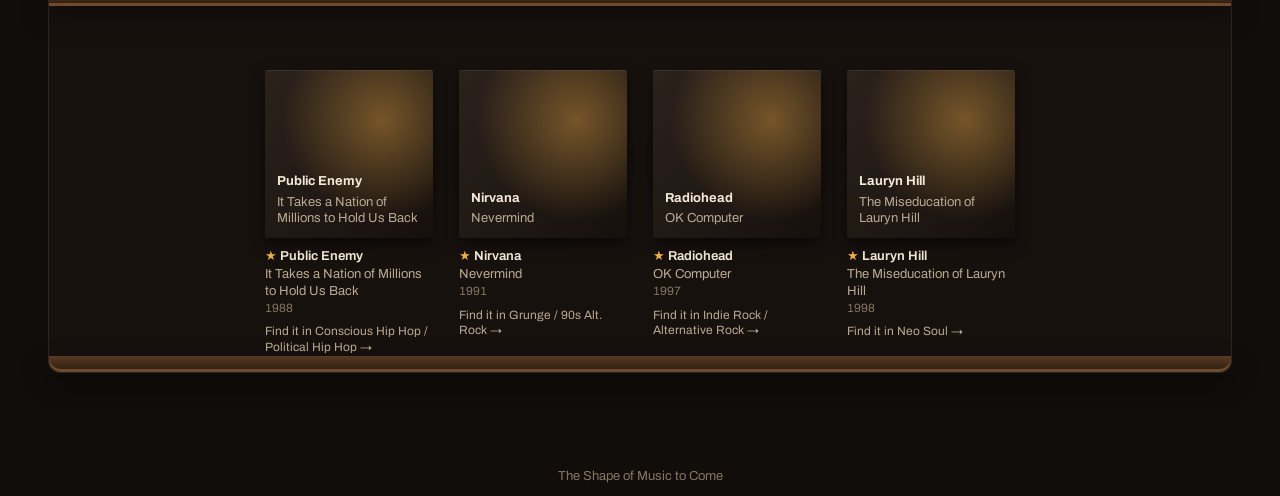
==== commit ed96ff57: "Add files via upload" ====
--- a/index.html
+++ b/index.html
@@ -8,7 +8,7 @@
   <link rel="preconnect" href="https://fonts.googleapis.com">
   <link rel="preconnect" href="https://fonts.gstatic.com" crossorigin>
   <link href="https://fonts.googleapis.com/css2?family=Archivo:wght@400;500;600;700&family=Bungee&family=Caveat:wght@500;600&display=swap" rel="stylesheet">
-  <link rel="stylesheet" href="css/shop.css?v=20261006d">
+  <link rel="stylesheet" href="css/shop.css?v=20261006f">
   <link rel="preload" as="image" href="images/rooms/storefront.jpg">
 </head>
 <body data-page="storefront">
@@ -34,11 +34,11 @@
 
   <footer class="site-foot">The Shape of Music to Come</footer>
 
-  <script src="js/shop-map.js?v=20261006d"></script>
-  <script src="js/cover-library.js?v=20261006d"></script>
-  <script src="js/genius-covers.js?v=20261006d"></script>
-  <script src="js/staff-picks.js?v=20261006d"></script>
-  <script src="js/shop.js?v=20261006d"></script>
-  <script src="js/now-playing.js?v=20261006d"></script>
+  <script src="js/shop-map.js?v=20261006f"></script>
+  <script src="js/cover-library.js?v=20261006f"></script>
+  <script src="js/genius-covers.js?v=20261006f"></script>
+  <script src="js/staff-picks.js?v=20261006f"></script>
+  <script src="js/shop.js?v=20261006f"></script>
+  <script src="js/now-playing.js?v=20261006f"></script>
 </body>
 </html>
--- a/css/shop.css
+++ b/css/shop.css
@@ -396,6 +396,7 @@
   padding: 50px 20px; border: 1px dashed var(--line-2); border-radius: 12px;
 }
 .empty strong { display: block; font-family: var(--font-hand); font-size: 30px; color: var(--text); font-weight: 400; }
+.empty-why { display: block; margin-top: 14px; font-size: 12px; color: var(--faint); overflow-wrap: anywhere; }
 
 /* ---------- a record ---------- */
 .record {
